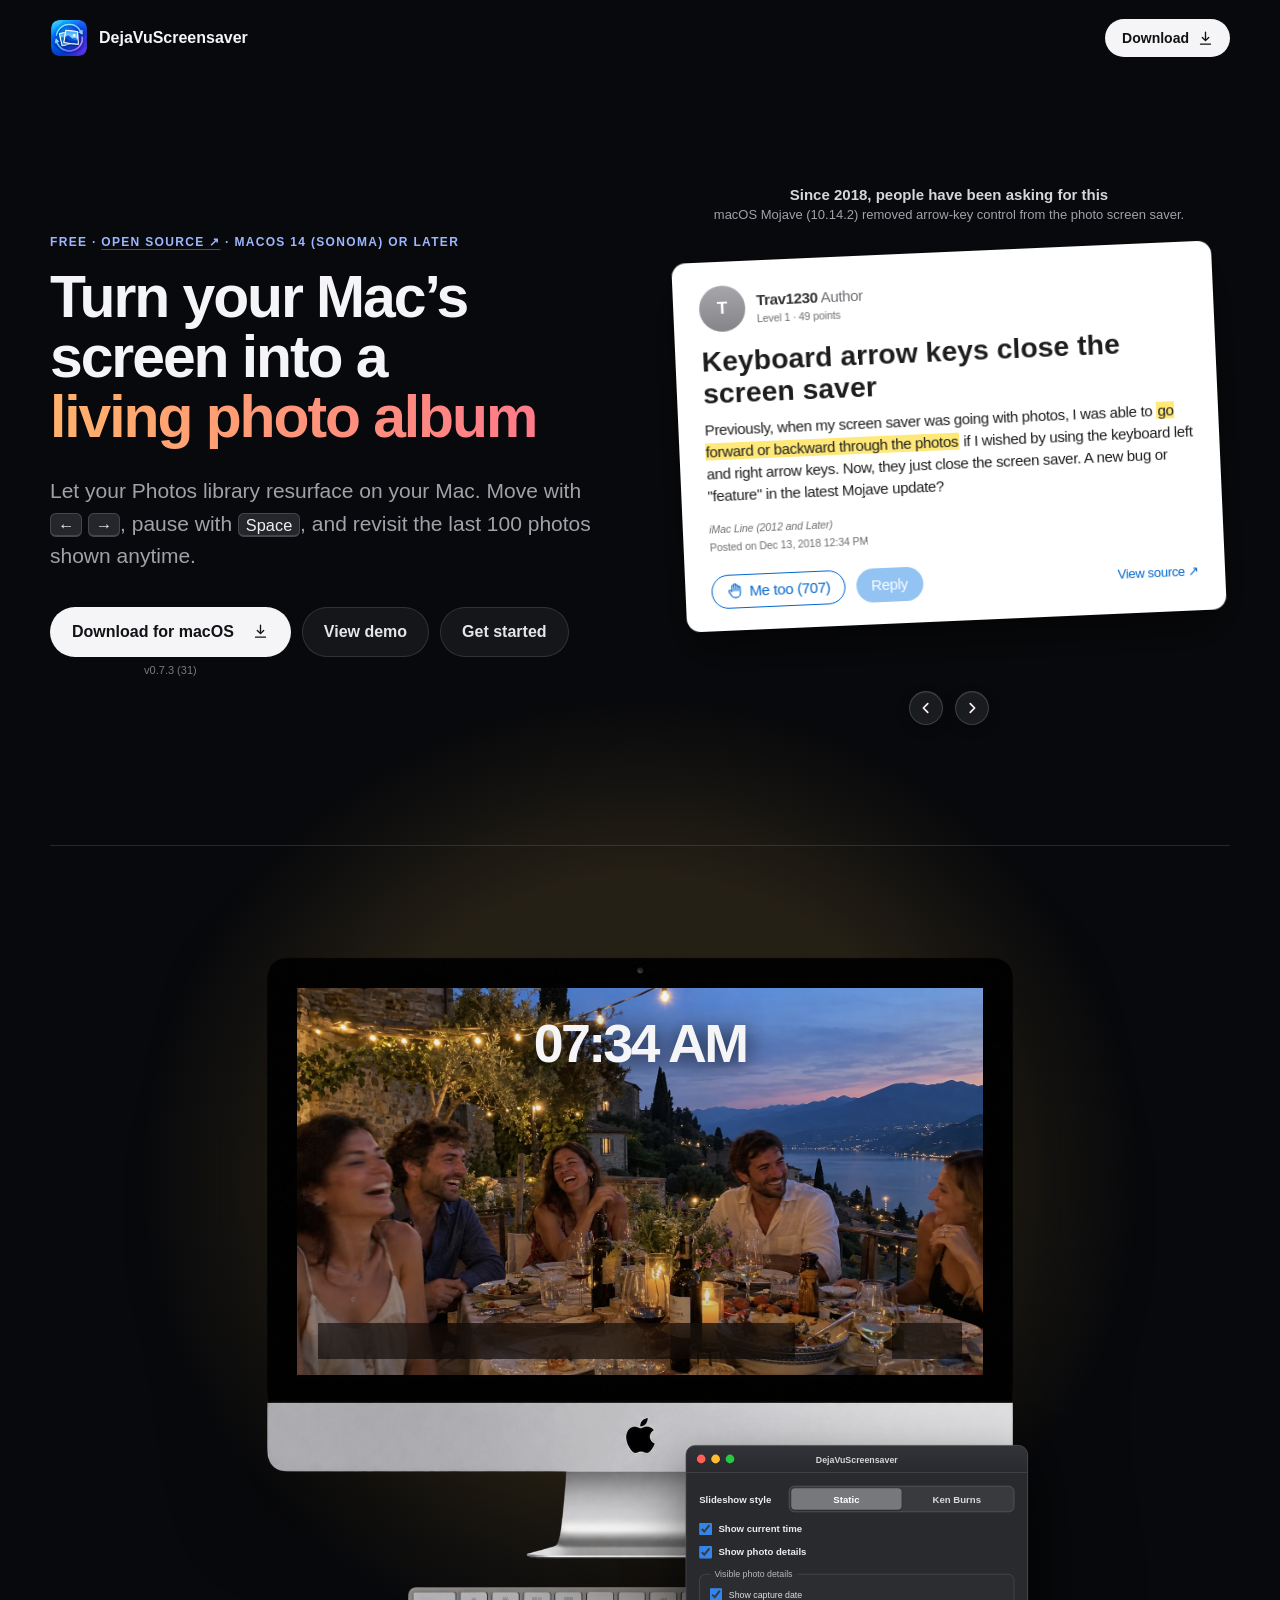
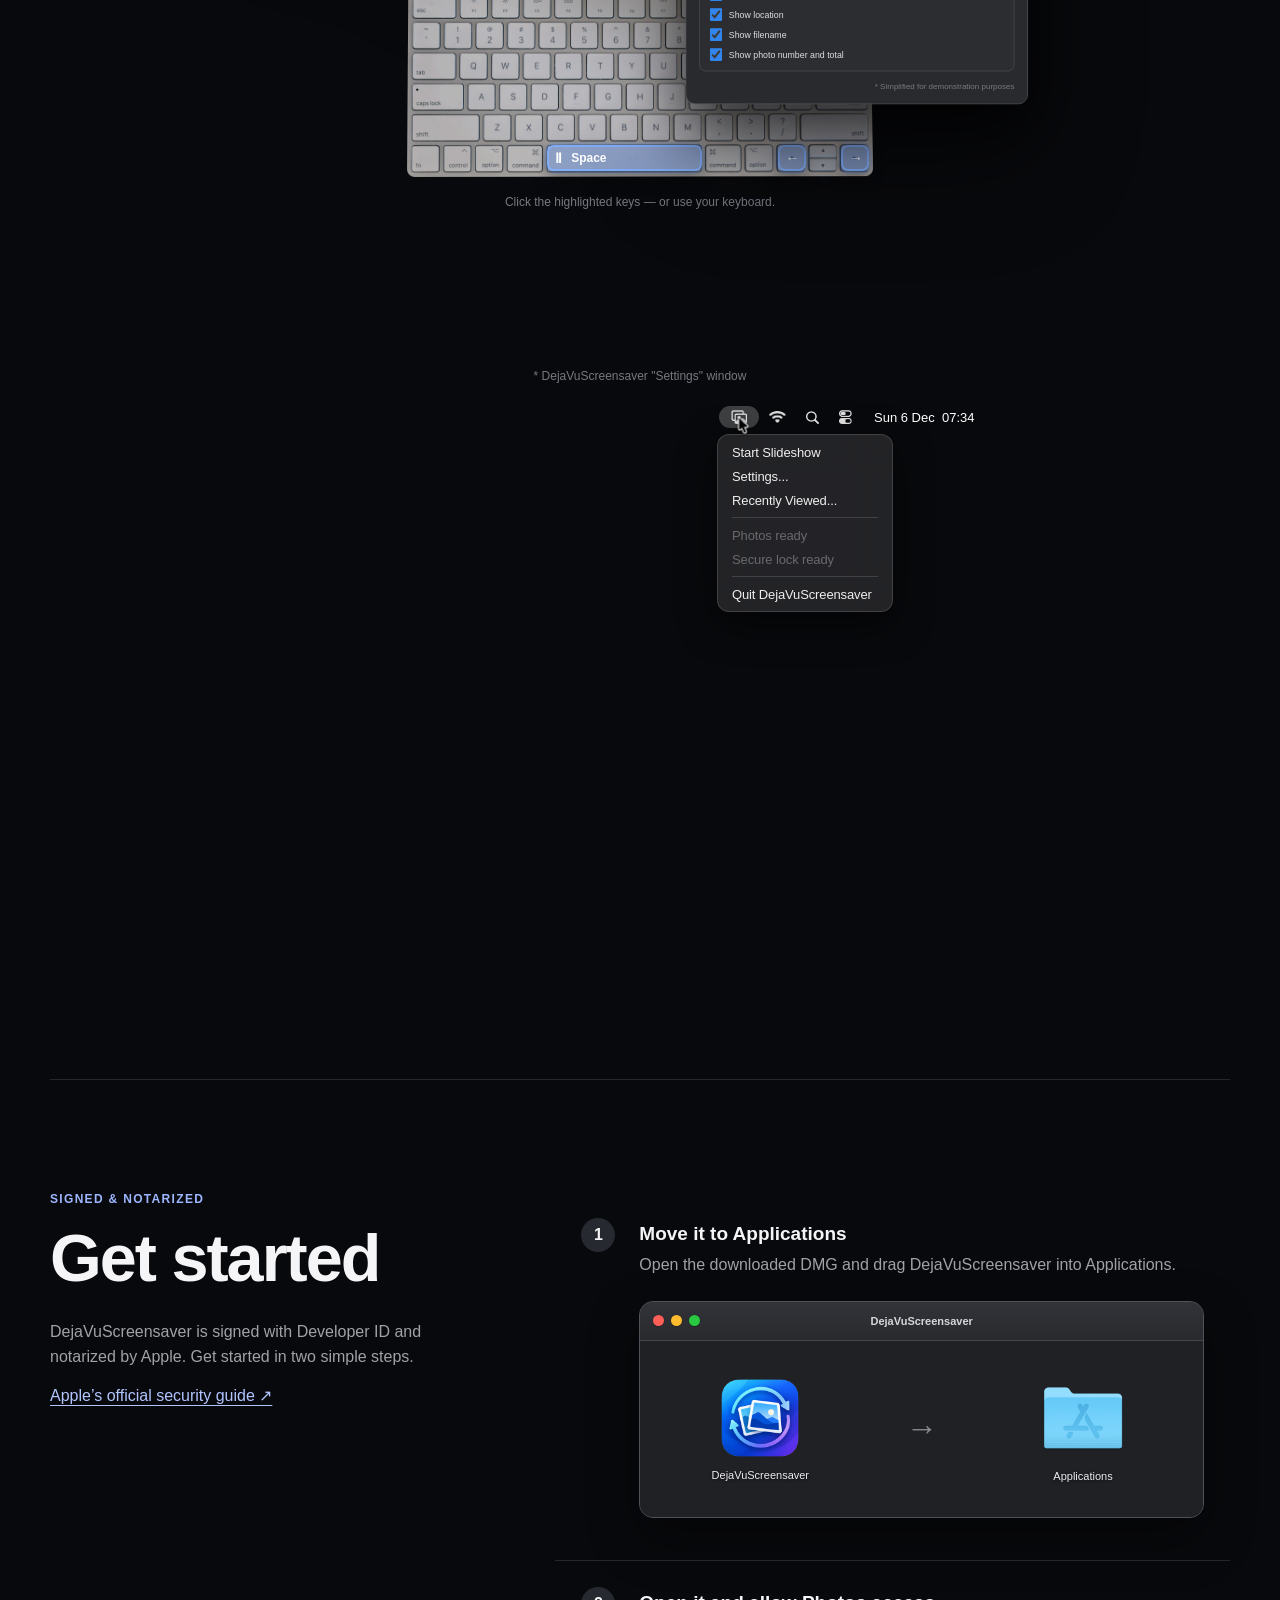
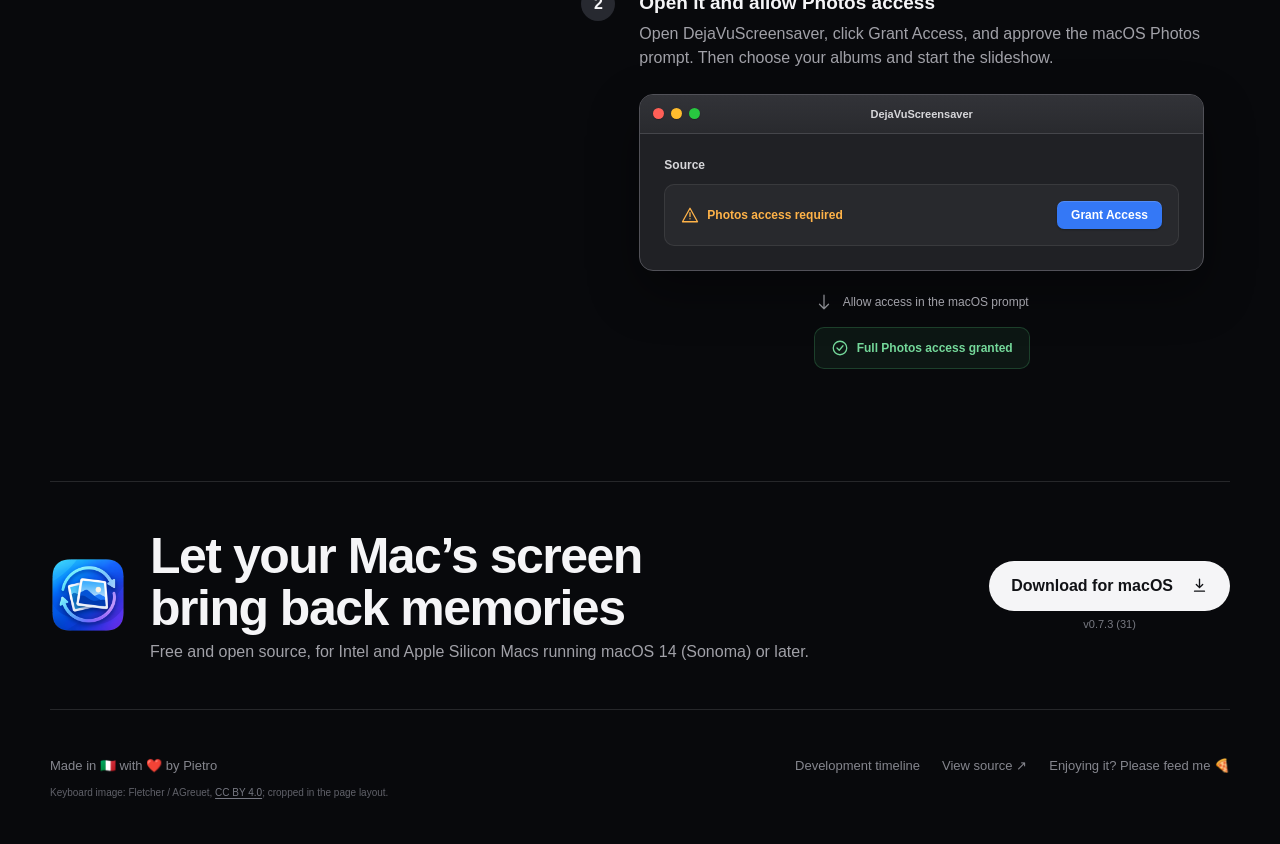
==== index.html @ b0cbb71b "Include Sonoma name in macOS 14 requirements" ====
<!doctype html>
<html lang="en">
<head>
  <meta charset="utf-8">
  <meta name="viewport" content="width=device-width, initial-scale=1">
  <meta http-equiv="Content-Security-Policy" content="default-src 'self'; script-src 'self'; style-src 'self' 'unsafe-inline'; img-src 'self' data:; media-src 'self'; connect-src 'self' https://api.github.com; object-src 'none'; base-uri 'none'; form-action 'none'">
  <meta name="description" content="DejaVuScreensaver turns your Mac Photos library into a private, customizable slideshow.">
  <meta name="theme-color" content="#08090c">
  <title>DejaVuScreensaver — Turn your Mac’s screen into a living photo album</title>
  <link rel="icon" href="assets/app-icon.png">
  <link rel="stylesheet" href="styles.css?v=20261023c">
</head>
<body>
  <header class="nav shell">
    <a class="brand" href="#top" aria-label="DejaVuScreensaver home">
      <img src="assets/app-icon.png" alt="" width="38" height="38">
      <span>DejaVuScreensaver</span>
    </a>
    <nav aria-label="Primary navigation">
      <a class="nav-download" href="https://github.com/DejaVuScreensaver/DejaVuScreensaver/releases/latest/download/DejaVuScreensaver.dmg" target="_blank" rel="noopener noreferrer">
        <span>Download</span>
        <svg viewBox="0 0 24 24" aria-hidden="true"><path d="M12 3v12m0 0 4.5-4.5M12 15l-4.5-4.5M5 20h14"/></svg>
      </a>
    </nav>
  </header>

  <main id="top">
    <section class="hero shell" aria-labelledby="intro-title">
      <div class="hero-copy">
        <p class="eyebrow">Free · <a href="https://github.com/DejaVuScreensaver/DejaVuScreensaver" target="_blank" rel="noopener noreferrer">Open Source<span aria-hidden="true"> ↗</span></a> · macOS 14 (Sonoma) or later</p>
        <h1 id="intro-title">Turn your Mac’s screen into&nbsp;a <span class="hero-phrase"><span>living</span> <span>photo</span> <span>album</span></span></h1>
        <p class="lede">Let your Photos library resurface on your Mac. Move with <kbd>←</kbd> <kbd>→</kbd>, pause with <kbd>Space</kbd>, and revisit the last 100 photos shown anytime.</p>
        <div class="actions">
          <div class="download-action">
            <a class="button primary" href="https://github.com/DejaVuScreensaver/DejaVuScreensaver/releases/latest/download/DejaVuScreensaver.dmg" target="_blank" rel="noopener noreferrer">Download for macOS <svg viewBox="0 0 24 24" aria-hidden="true"><path d="M12 3v12m0 0 4.5-4.5M12 15l-4.5-4.5M5 20h14"/></svg></a>
            <small><span class="release-version">v0.7.3 (31)</span><span class="dl-count" hidden> · <b>0</b> downloads</span></small>
          </div>
          <a class="button secondary" href="#demo">View demo</a>
          <a class="button secondary" href="#install">Get started</a>
        </div>
      </div>
      <div class="hero-posts">
        <p class="hero-posts-title">Since 2018, people have been asking for this</p>
        <p class="hero-posts-sub">macOS Mojave (10.14.2) removed arrow-key control from the photo screen saver.</p>
        <div class="post-pile" aria-label="Apple Community posts asking for the arrow keys back">
          <a class="post" href="https://discussions.apple.com/thread/250019963" target="_blank" rel="noopener noreferrer">
            <span class="post-author"><span class="post-avatar" aria-hidden="true">T</span><span><b>Trav1230</b> <span class="post-muted">Author</span><small>Level 1 · 49 points</small></span></span>
            <strong class="post-title">Keyboard arrow keys close the screen saver</strong>
            <span class="post-body">Previously, when my screen saver was going with photos, I was able to <mark>go forward or backward through the photos</mark> if I wished by using the keyboard left and right arrow keys. Now, they just close the screen saver. A new bug or "feature" in the latest Mojave update?</span>
            <small class="post-sig">iMac Line (2012 and Later)</small>
            <small class="post-time">Posted on Dec 13, 2018 12:34 PM</small>
            <span class="post-actions"><span class="post-metoo"><svg viewBox="0 0 24 24" aria-hidden="true"><path d="M8 13V5.5a1.5 1.5 0 0 1 3 0V12M11 5.5v-2a1.5 1.5 0 0 1 3 0V12M14 5.5a1.5 1.5 0 0 1 3 0V12M17 7.5a1.5 1.5 0 0 1 3 0V16a6 6 0 0 1-6 6h-2 .2a6 6 0 0 1-5-2.7l-.2-.3c-.3-.5-1.4-2.4-3.3-5.7a1.5 1.5 0 0 1 .5-2 1.9 1.9 0 0 1 2.3.3L8 13"/></svg> Me too (707)</span><span class="post-reply" aria-hidden="true">Reply</span><span class="post-source">View source ↗</span></span>
          </a>
          <a class="post" href="https://discussions.apple.com/thread/250025234" target="_blank" rel="noopener noreferrer">
            <span class="post-author"><span class="post-avatar" aria-hidden="true">P</span><span><b>pc2macuser</b> <span class="post-muted">Author</span><small>Level 1 · 5 points</small></span></span>
            <strong class="post-title">Mojave 10.14.2 - Slideshow arrow keys no longer working in photos screensavers</strong>
            <span class="post-body">I've updated to Mojave 10.14.2 a few days ago, and the photo screensaver which I've always used no longer allows you to use the back or forward arrow keys to shuffle through the photos you've already seen.  Real bummer. … sometimes a "long-lost" photo will show up and <mark>I'll want to arrow back to see it</mark>.   Loved this feature...</span>
            <small class="post-sig">Mac mini 2018 or later</small>
            <small class="post-time">Posted on Dec 16, 2018 6:21 AM</small>
            <span class="post-actions"><span class="post-metoo"><svg viewBox="0 0 24 24" aria-hidden="true"><path d="M8 13V5.5a1.5 1.5 0 0 1 3 0V12M11 5.5v-2a1.5 1.5 0 0 1 3 0V12M14 5.5a1.5 1.5 0 0 1 3 0V12M17 7.5a1.5 1.5 0 0 1 3 0V16a6 6 0 0 1-6 6h-2 .2a6 6 0 0 1-5-2.7l-.2-.3c-.3-.5-1.4-2.4-3.3-5.7a1.5 1.5 0 0 1 .5-2 1.9 1.9 0 0 1 2.3.3L8 13"/></svg> Me too (23)</span><span class="post-reply" aria-hidden="true">Reply</span><span class="post-source">View source ↗</span></span>
          </a>
          <a class="post" href="https://discussions.apple.com/thread/250030225" target="_blank" rel="noopener noreferrer">
            <span class="post-author"><span class="post-avatar" aria-hidden="true">A</span><span><b>andrewfromsalt lake city</b> <span class="post-muted">Author</span><small>Level 1 · 11 points</small></span></span>
            <strong class="post-title">mojave phot screensaver control</strong>
            <span class="post-body">I have had a photo slideshow set as my screen saver for a long time. … Previously, I could use the left and right arrow keys to go forward and backward in the slide show without waking the computer--a useful feature as in screensaver mode my computer served for a time as a digital frame.  <mark>That function seems to be lost in the latest update.</mark></span>
            <small class="post-sig">iMac Pro</small>
            <small class="post-time">Posted on Dec 18, 2018 5:40 PM</small>
            <span class="post-actions"><span class="post-metoo"><svg viewBox="0 0 24 24" aria-hidden="true"><path d="M8 13V5.5a1.5 1.5 0 0 1 3 0V12M11 5.5v-2a1.5 1.5 0 0 1 3 0V12M14 5.5a1.5 1.5 0 0 1 3 0V12M17 7.5a1.5 1.5 0 0 1 3 0V16a6 6 0 0 1-6 6h-2 .2a6 6 0 0 1-5-2.7l-.2-.3c-.3-.5-1.4-2.4-3.3-5.7a1.5 1.5 0 0 1 .5-2 1.9 1.9 0 0 1 2.3.3L8 13"/></svg> Me too (39)</span><span class="post-reply" aria-hidden="true">Reply</span><span class="post-source">View source ↗</span></span>
          </a>
          <a class="post" href="https://discussions.apple.com/thread/250058884" target="_blank" rel="noopener noreferrer">
            <span class="post-author"><span class="post-avatar" aria-hidden="true">K</span><span><b>kforbesrolfsen</b> <span class="post-muted">Author</span><small>Level 1 · 29 points</small></span></span>
            <strong class="post-title">Screensaver in Mojave</strong>
            <span class="post-body">Before updating to Mojave on my MacBook Pro 13-inch 2017, <mark>i could scroll through the pictures shown in Screensaver with the arrows</mark>. If I hit an arrow now the only thing happening is that the Login pops up. … Does anyone know how I can get back the possibility to scroll forth and back in the pictures?</span>
            <small class="post-sig">Macbook (2016 or later)</small>
            <small class="post-time">Posted on Jan 2, 2019 5:41 AM</small>
            <span class="post-actions"><span class="post-metoo"><svg viewBox="0 0 24 24" aria-hidden="true"><path d="M8 13V5.5a1.5 1.5 0 0 1 3 0V12M11 5.5v-2a1.5 1.5 0 0 1 3 0V12M14 5.5a1.5 1.5 0 0 1 3 0V12M17 7.5a1.5 1.5 0 0 1 3 0V16a6 6 0 0 1-6 6h-2 .2a6 6 0 0 1-5-2.7l-.2-.3c-.3-.5-1.4-2.4-3.3-5.7a1.5 1.5 0 0 1 .5-2 1.9 1.9 0 0 1 2.3.3L8 13"/></svg> Me too (66)</span><span class="post-reply" aria-hidden="true">Reply</span><span class="post-source">View source ↗</span></span>
          </a>
          <a class="post" href="https://discussions.apple.com/thread/251033738" target="_blank" rel="noopener noreferrer">
            <span class="post-author"><span class="post-avatar" aria-hidden="true">W</span><span><b>wool4ever</b> <span class="post-muted">Author</span><small>Level 1 · 8 points</small></span></span>
            <strong class="post-title">screen saver advancement/review with arrow keys</strong>
            <span class="post-body">Our new computer with Catalina OS does not let us advance/review our photos using the arrow keys when the screen saver is running.  Our family loved this feature as it started conversations and memories about our lives together.  The arrow keys let us pause to look at a specific picture or go back and review one.  <mark>Please put it back on your to do list.</mark></span>
            <small class="post-time">Posted on Jan 12, 2020 11:56 AM</small>
            <span class="post-actions"><span class="post-metoo"><svg viewBox="0 0 24 24" aria-hidden="true"><path d="M8 13V5.5a1.5 1.5 0 0 1 3 0V12M11 5.5v-2a1.5 1.5 0 0 1 3 0V12M14 5.5a1.5 1.5 0 0 1 3 0V12M17 7.5a1.5 1.5 0 0 1 3 0V16a6 6 0 0 1-6 6h-2 .2a6 6 0 0 1-5-2.7l-.2-.3c-.3-.5-1.4-2.4-3.3-5.7a1.5 1.5 0 0 1 .5-2 1.9 1.9 0 0 1 2.3.3L8 13"/></svg> Me too</span><span class="post-reply" aria-hidden="true">Reply</span><span class="post-source">View source ↗</span></span>
          </a>
          <a class="post" href="https://discussions.apple.com/thread/252788988" target="_blank" rel="noopener noreferrer">
            <span class="post-author"><span class="post-avatar" aria-hidden="true">J</span><span><b>JamesJamesMorrisonMorrison</b> <span class="post-muted">Author</span><small>Level 1 · 5 points</small></span></span>
            <strong class="post-title">Scrolling through screen saver photos in Big Sur 11.3.1 ?</strong>
            <span class="post-body">In past versions of iOS it was possible to <mark>scroll forward and back using arrow buttons</mark> during photo screensaver. This isn’t working in BigSur11.3.1 Can this function be enabled?</span>
            <small class="post-sig">Mac mini 2018 or later</small>
            <small class="post-time">Posted on May 21, 2021 9:00 AM</small>
            <span class="post-actions"><span class="post-metoo"><svg viewBox="0 0 24 24" aria-hidden="true"><path d="M8 13V5.5a1.5 1.5 0 0 1 3 0V12M11 5.5v-2a1.5 1.5 0 0 1 3 0V12M14 5.5a1.5 1.5 0 0 1 3 0V12M17 7.5a1.5 1.5 0 0 1 3 0V16a6 6 0 0 1-6 6h-2 .2a6 6 0 0 1-5-2.7l-.2-.3c-.3-.5-1.4-2.4-3.3-5.7a1.5 1.5 0 0 1 .5-2 1.9 1.9 0 0 1 2.3.3L8 13"/></svg> Me too (24)</span><span class="post-reply" aria-hidden="true">Reply</span><span class="post-source">View source ↗</span></span>
          </a>
          <a class="post" href="https://discussions.apple.com/thread/254291369" target="_blank" rel="noopener noreferrer">
            <span class="post-author"><span class="post-avatar" aria-hidden="true">T</span><span><b>Tatetastic</b> <span class="post-muted">Author</span><small>Level 1 · 5 points</small></span></span>
            <strong class="post-title">Manually advancing photo screensaver?</strong>
            <span class="post-body">I connect this mini to my living room TV and during the holidays, i put on the photo screensaver filled with all family memories … EXCEPT: when people are sitting down, <mark>someone misses a picture and wants to see it again</mark>. On my old Mac Mini (mid 2011 running 10.13.6) i could use the left/right arrow keys to rewind/fastforward the photos. Now using those arrows wakes the computer from the screensaver.</span>
            <small class="post-sig">Mac mini, macOS 12.1</small>
            <small class="post-time">Posted on Oct 16, 2022 9:08 AM</small>
            <span class="post-actions"><span class="post-metoo"><svg viewBox="0 0 24 24" aria-hidden="true"><path d="M8 13V5.5a1.5 1.5 0 0 1 3 0V12M11 5.5v-2a1.5 1.5 0 0 1 3 0V12M14 5.5a1.5 1.5 0 0 1 3 0V12M17 7.5a1.5 1.5 0 0 1 3 0V16a6 6 0 0 1-6 6h-2 .2a6 6 0 0 1-5-2.7l-.2-.3c-.3-.5-1.4-2.4-3.3-5.7a1.5 1.5 0 0 1 .5-2 1.9 1.9 0 0 1 2.3.3L8 13"/></svg> Me too (32)</span><span class="post-reply" aria-hidden="true">Reply</span><span class="post-source">View source ↗</span></span>
          </a>
        </div>
        <div class="pile-nav">
          <button class="pile-btn" type="button" data-pile="-1" aria-label="Previous post"><svg viewBox="0 0 16 16" aria-hidden="true"><path d="M10 3 5 8l5 5"/></svg></button>
          <button class="pile-btn" type="button" data-pile="1" aria-label="Next post"><svg viewBox="0 0 16 16" aria-hidden="true"><path d="m6 3 5 5-5 5"/></svg></button>
        </div>
      </div>
    </section>

    <section class="demo-section shell" id="demo" aria-label="Interactive slideshow demo">

      <div class="imac" aria-label="Interactive DejaVuScreensaver preview on an iMac">
        <img class="imac-photo" src="assets/imac-front.png?v=2" alt="Straight-on front view of a silver iMac">
        <div class="demo-frame" id="demo-frame">
          <div class="slide slide-one active" aria-hidden="false"></div>
          <div class="slide slide-two" aria-hidden="true"></div>
          <div class="slide slide-three" aria-hidden="true"></div>
          <time class="demo-time" id="demo-time">20:41</time>
          <div class="demo-meta" aria-live="polite">
            <span data-detail="date" id="demo-date">August 16, 2025 at 8:41 PM</span>
            <span data-detail="location" id="demo-location">Lake Como, Italy</span>
            <span data-detail="filename" id="demo-filename">IMG_1842.HEIC</span>
          </div>
          <div class="demo-count" data-detail="count"><span>▶</span> <span id="demo-count">1 / 3</span></div>
        </div>

        <div class="demo-settings-overlay">
          <div class="demo-settings-window" aria-label="Simplified interactive slideshow controls" aria-describedby="demo-simplified-note">
            <div class="window-bar">
              <div class="traffic-lights" aria-hidden="true"><span></span><span></span><span></span></div>
              <b>DejaVuScreensaver</b>
            </div>
            <div class="demo-settings-body">
              <div class="setting-row">
                <span>Slideshow style</span>
                <div class="segmented-control">
                  <button class="active" data-action="static" type="button">Static</button>
                  <button data-action="ken-burns" type="button">Ken Burns</button>
                </div>
              </div>
              <label class="setting-check"><input type="checkbox" data-action="time" checked> Show current time</label>
              <label class="setting-check"><input type="checkbox" data-action="details" checked aria-expanded="true"> Show photo details</label>
              <fieldset class="detail-options" id="detail-options">
                <legend>Visible photo details</legend>
                <label><input type="checkbox" data-detail-toggle="date" checked> Show capture date</label>
                <label><input type="checkbox" data-detail-toggle="location" checked> Show location</label>
                <label><input type="checkbox" data-detail-toggle="filename" checked> Show filename</label>
                <label><input type="checkbox" data-detail-toggle="count" checked> Show photo number and total</label>
              </fieldset>
              <p class="demo-simplified-note" id="demo-simplified-note">* Simplified for demonstration purposes</p>
            </div>
          </div>
        </div>
      </div>

      <p class="mobile-notice">Visit on a bigger screen to interact</p>

      <div class="demo-toolbar" aria-label="Interactive slideshow demo">
        <div class="keyboard-controls">
          <div class="keyboard" aria-label="Mac keyboard slideshow controls">
            <img src="assets/magic-keyboard.png" alt="Apple Magic Keyboard">
            <button class="keyboard-key key-space" data-action="pause" type="button" aria-label="Pause slideshow with Space"><span class="pause-symbol">Ⅱ</span><span class="play-symbol" hidden>▶</span><span class="space-label">Space</span></button>
            <button class="keyboard-key key-left" data-action="previous" type="button" aria-label="Previous photo with Left Arrow">←</button>
            <button class="keyboard-key key-right" data-action="next" type="button" aria-label="Next photo with Right Arrow">→</button>
          </div>
          <p>Click the highlighted keys — or use your keyboard.</p>
        </div>
      </div>

      <figure class="real-settings">
        <figcaption>* DejaVuScreensaver "Settings" window</figcaption>
        <div class="settings-reveal">
          <div class="mac-menubar" aria-hidden="true">
            <span class="mb-app">
              <img src="assets/mb-dejavu.png" alt="" style="width: 16.5px">
              <span class="mb-menu">
                <span data-item="start">Start Slideshow</span>
                <span data-item="settings">Settings...</span>
                <span>Recently Viewed...</span>
                <i></i>
                <span class="is-disabled">Photos ready</span>
                <span class="is-disabled">Secure lock ready</span>
                <i></i>
                <span>Quit DejaVuScreensaver</span>
              </span>
            </span>
            <img src="assets/mb-wifi.png" alt="" style="width: 17px">
            <img src="assets/mb-search.png" alt="" style="width: 12.5px">
            <img src="assets/mb-control.png" alt="" style="width: 13.5px">
            <time class="mb-clock" id="mb-clock">Tue 13 Oct&nbsp; 01:40</time>
          </div>
          <img class="mb-cursor" src="assets/mb-cursor.png" alt="" aria-hidden="true">
          <div class="real-settings-window">
            <video src="assets/settings-window.mp4?v=3" poster="assets/settings-window-poster.jpg?v=3" width="1362" height="1046" muted loop playsinline preload="auto" aria-label="Tour of the DejaVuScreensaver settings window: Photos, Playback, Automatic Start, and Lock &amp; Exit"></video>
          </div>
        </div>
      </figure>
    </section>

    <section class="install shell" id="install" aria-labelledby="install-title">
      <div class="install-copy">
        <p class="eyebrow">Signed &amp; notarized</p>
        <h2 id="install-title">Get started</h2>
        <p>DejaVuScreensaver is signed with Developer ID and notarized by Apple. Get started in two simple steps.</p>
        <a class="text-link" href="https://support.apple.com/102445">Apple’s official security guide ↗</a>
        <button class="button secondary install-toggle" type="button" aria-expanded="true" aria-controls="install-steps">Hide steps</button>
      </div>

      <ol class="install-steps" id="install-steps">
        <li>
          <span class="step-number">1</span>
          <div class="step-copy">
            <strong>Move it to Applications</strong>
            <p>Open the downloaded DMG and drag DejaVuScreensaver into Applications.</p>
          </div>
          <div class="finder-window" aria-hidden="true">
            <div class="window-bar"><div class="traffic-lights"><span></span><span></span><span></span></div><b>DejaVuScreensaver</b></div>
            <div class="finder-content">
              <div class="finder-item"><img src="assets/app-icon.png" alt=""><small>DejaVuScreensaver</small></div>
              <b class="drag-arrow">→</b>
              <div class="finder-item"><img class="applications-folder" src="assets/applications-folder.png" alt=""><small>Applications</small></div>
            </div>
          </div>
        </li>
        <li>
          <span class="step-number">2</span>
          <div class="step-copy">
            <strong>Open it and allow Photos access</strong>
            <p>Open DejaVuScreensaver, click Grant Access, and approve the macOS Photos prompt. Then choose your albums and start the slideshow.</p>
          </div>
          <div class="photos-access-flow" aria-hidden="true">
            <div class="photos-access-window">
              <div class="window-bar"><div class="traffic-lights"><span></span><span></span><span></span></div><b>DejaVuScreensaver</b></div>
              <div class="photos-access-content">
                <span class="photos-source-label">Source</span>
                <div class="photos-access-row">
                  <span class="photos-access-required"><svg viewBox="0 0 24 24"><path d="m12 3 10 18H2Z"/><path d="M12 9v5m0 3v.1"/></svg>Photos access required</span>
                  <span class="grant-access-button">Grant Access</span>
                </div>
              </div>
            </div>
            <div class="photos-approval-hint"><svg viewBox="0 0 24 24"><path d="M12 3v18m-6-6 6 6 6-6"/></svg><span>Allow access in the macOS prompt</span></div>
            <div class="photos-access-granted"><svg viewBox="0 0 24 24"><circle cx="12" cy="12" r="9"/><path d="m8 12 3 3 5-6"/></svg>Full Photos access granted</div>
          </div>
        </li>
      </ol>
    </section>

    <section class="final-cta shell" aria-labelledby="final-cta-title">
      <img src="assets/app-icon.png" alt="" width="76" height="76">
      <div>
        <h2 id="final-cta-title">Let your Mac’s screen bring back memories</h2>
        <p>Free and open source, for Intel and Apple Silicon Macs running macOS 14 (Sonoma) or later.</p>
      </div>
      <div class="download-action">
        <a class="button primary" href="https://github.com/DejaVuScreensaver/DejaVuScreensaver/releases/latest/download/DejaVuScreensaver.dmg" target="_blank" rel="noopener noreferrer">Download for macOS <svg viewBox="0 0 24 24" aria-hidden="true"><path d="M12 3v12m0 0 4.5-4.5M12 15l-4.5-4.5M5 20h14"/></svg></a>
        <small><span class="release-version">v0.7.3 (31)</span><span class="dl-count" hidden> · <b>0</b> downloads</span></small>
      </div>
    </section>
  </main>

  <footer class="shell">
    <span>Made in 🇮🇹 with ❤️ by <a href="https://www.linkedin.com/in/pietro-michelini-dev/" target="_blank" rel="noopener noreferrer">Pietro</a></span>
    <div>
      <a href="development-timeline.html">Development timeline</a>
      <a href="https://github.com/DejaVuScreensaver/DejaVuScreensaver" target="_blank" rel="noopener noreferrer">View source ↗</a>
      <a href="https://ko-fi.com/feedpippopizza">Enjoying it? Please feed me 🍕</a>
    </div>
  </footer>

  <p class="asset-credit shell">Keyboard image: Fletcher / AGreuet, <a href="https://commons.wikimedia.org/wiki/File:Apple_Magic_Keyboard_-_US_remix_transparent.png">CC BY 4.0</a>; cropped in the page layout.</p>

  <script src="script.js?v=20261023"></script>
</body>
</html>
---- styles.css ----
:root {
  color-scheme: dark;
  --bg: #08090c;
  --surface: #121318;
  --surface-2: #1a1b21;
  --line: rgba(255, 255, 255, .12);
  --text: #f5f5f7;
  --muted: #a1a1a8;
  --blue: #78a2ff;
  --max: 1180px;
}

* { box-sizing: border-box; }
html { scroll-behavior: smooth; }
body {
  margin: 0;
  background: var(--bg);
  color: var(--text);
  font-family: -apple-system, BlinkMacSystemFont, "SF Pro Text", "Helvetica Neue", Helvetica, Arial, sans-serif;
  -webkit-font-smoothing: antialiased;
}
a { color: inherit; }
button, a { -webkit-tap-highlight-color: transparent; }
.shell { width: min(calc(100% - 48px), var(--max)); margin-inline: auto; }

.nav { height: 76px; display: flex; align-items: center; justify-content: space-between; }
.brand { display: flex; align-items: center; gap: 11px; text-decoration: none; font-weight: 680; }
.brand img { border-radius: 10px; }
.nav nav { display: flex; align-items: center; gap: 26px; }
.nav nav a { color: var(--muted); text-decoration: none; font-size: 14px; }
.nav nav a:hover { color: var(--text); }
.nav-download { display: inline-flex; align-items: center; gap: 8px; }
.nav nav .nav-download { min-height: 38px; padding: 0 16px 0 17px; border-radius: 999px; background: var(--text); color: #111216; font-weight: 650; }
.nav nav .nav-download:hover { background: #fff; color: #111216; }
.nav-download svg, .button svg { width: 17px; height: 17px; flex: 0 0 auto; display: block; fill: none; stroke: currentColor; stroke-width: 1.9; stroke-linecap: round; stroke-linejoin: round; }

.hero { min-height: 650px; padding: 110px 0 120px; display: grid; grid-template-columns: minmax(0, 1fr) minmax(0, 1fr); gap: 56px; align-items: center; }
.hero-copy { max-width: 900px; }
.eyebrow { margin: 0 0 18px; color: #9cb7ff; font-size: 12px; font-weight: 720; letter-spacing: .11em; text-transform: uppercase; }
.eyebrow a { color: inherit; text-decoration: underline; text-decoration-color: rgba(156,183,255,.4); text-underline-offset: 3px; }
.eyebrow a:hover { color: #c3d3ff; text-decoration-color: currentColor; }
h1, h2, h3, p { margin-top: 0; }
.hero h1 { max-width: 860px; margin-bottom: 28px; font-family: -apple-system, BlinkMacSystemFont, "SF Pro Display", "Helvetica Neue", Helvetica, Arial, sans-serif; font-size: clamp(44px, 4.6vw, 66px); font-weight: 700; line-height: 1.02; letter-spacing: -.035em; }
.hero-phrase { display: block; }
.hero-phrase span { display: inline-block; padding-bottom: .1em; margin-bottom: -.1em; -webkit-background-clip: text; background-clip: text; color: transparent; animation: wordIn 2.7s cubic-bezier(.2, .7, .2, 1) both; }
.hero-phrase span:nth-child(1) { background-image: linear-gradient(90deg, #ffb36b, #ffa073); animation-delay: .75s; }
.hero-phrase span:nth-child(2) { background-image: linear-gradient(90deg, #ffa073, #ff8d7e); animation-delay: 1.35s; }
.hero-phrase span:nth-child(3) { background-image: linear-gradient(90deg, #ff8d7e, #ff7a8a); animation-delay: 1.95s; }
@keyframes wordIn { from { opacity: 0; transform: translateY(.4em); filter: blur(10px); } to { opacity: 1; transform: none; filter: blur(0); } }
/* Hero, right column: Apple Community posts, styled like the forum, dropped onto a pile one at a time (script.js). */
main { overflow-x: clip; }
.hero-posts { min-width: 0; }
.hero-posts-title { margin: 0 0 4px; color: #d6d6db; font-size: 15px; font-weight: 600; text-align: center; }
.hero-posts-sub { margin: 0 0 6px; color: var(--muted); font-size: 13px; text-align: center; }
.post-pile { position: relative; min-height: 460px; }
.post { position: absolute; top: 24px; left: 0; right: 0; max-width: 540px; margin: 0 auto; padding: 1.6em 1.75em 1.5em; display: block; border-radius: 14px; background: #fff; color: #1d1d1f; font: 400 15px/1.47 -apple-system, BlinkMacSystemFont, "SF Pro Text", "Helvetica Neue", Helvetica, Arial, sans-serif; letter-spacing: -.022em; text-decoration: none; box-shadow: 0 22px 48px rgba(0,0,0,.5), 0 2px 6px rgba(0,0,0,.3); opacity: 0; transition: transform .8s cubic-bezier(.2, .8, .2, 1), opacity .5s ease; }
.post:first-child { opacity: 1; }
.post-author { display: flex; align-items: center; gap: .75em; }
.post-avatar { flex: none; width: 2.65em; height: 2.65em; display: grid; place-items: center; border-radius: 50%; background: linear-gradient(#a6a6ab, #858589); color: #fff; font: 600 1.15em/1 ui-rounded, "SF Pro Rounded", -apple-system, BlinkMacSystemFont, "Helvetica Neue", Arial, sans-serif; letter-spacing: 0; }
.post-author b { color: #333; font-weight: 600; }
.post-muted { color: #6e6e73; }
.post-author small, .post-sig, .post-time { display: block; color: #6e6e73; font-size: .706em; letter-spacing: -.01em; line-height: 1.33; }
.post-title { display: block; margin: .5em 0 .35em; font: 600 1.88em/1.125 -apple-system, BlinkMacSystemFont, "SF Pro Display", "Helvetica Neue", Helvetica, Arial, sans-serif; letter-spacing: .004em; }
.post-body { display: block; margin-bottom: 1em; }
.post-sig { margin-bottom: .3em; font-style: italic; }
.post mark { padding: 0 .1em; background: linear-gradient(rgba(255, 214, 10, .55), rgba(255, 214, 10, .55)) no-repeat 0 0 / 0 100%; color: inherit; }
.post.is-top mark { background-size: 100% 100%; transition: background-size .9s ease .7s; }
.post-actions { display: flex; align-items: center; gap: .7em; margin-top: 1.4em; }
.post-metoo, .post-reply { padding: .47em .94em; border: 1px solid #0066cc; border-radius: 980px; color: #0066cc; line-height: 1.18; white-space: nowrap; }
.post-metoo svg { width: 1.1em; height: 1.1em; margin-right: .15em; vertical-align: -.15em; fill: none; stroke: currentColor; stroke-width: 1.6; stroke-linecap: round; stroke-linejoin: round; }
.post-reply { border-color: transparent; background: #0071e3; color: #fff; opacity: .42; }
.post-source { margin-left: auto; color: #0066cc; font-size: .87em; white-space: nowrap; }
.post:hover .post-source, .post:focus-visible .post-source { text-decoration: underline; }
.post:focus-visible { outline: 3px solid var(--blue); outline-offset: 4px; }
.pile-nav { display: flex; justify-content: center; gap: 12px; }
.pile-btn { width: 34px; height: 34px; display: grid; place-items: center; padding: 0; border: .5px solid rgba(255,255,255,.16); border-radius: 50%; background: rgba(255,255,255,.08); color: #f5f5f7; cursor: pointer; -webkit-backdrop-filter: blur(20px) saturate(1.8); backdrop-filter: blur(20px) saturate(1.8); box-shadow: inset 0 .5px 0 rgba(255,255,255,.12), 0 4px 12px rgba(0,0,0,.25); transition: background .15s ease, transform .15s ease; }
.pile-btn svg { width: 14px; height: 14px; fill: none; stroke: currentColor; stroke-width: 2; stroke-linecap: round; stroke-linejoin: round; }
.pile-btn:hover { background: rgba(255,255,255,.16); }
.pile-btn:active { background: rgba(255,255,255,.24); transform: scale(.92); transition-duration: .06s; }
.pile-btn:focus-visible { outline: 3px solid var(--blue); outline-offset: 2px; }
.lede { max-width: 730px; color: var(--muted); font-size: 21px; line-height: 1.55; }
kbd { padding: .1em .42em; border: 1px solid #44464d; border-bottom-width: 2px; border-radius: 6px; background: #24262c; color: #efeff1; font: inherit; font-size: .78em; }
.actions { display: flex; align-items: flex-start; flex-wrap: wrap; gap: 11px; margin-top: 34px; }
.download-action { display: grid; gap: 7px; }
.download-action small { color: #777981; font-size: 11px; text-align: center; }
.dl-count b { color: #c9cad0; font-weight: 600; font-variant-numeric: tabular-nums; }
.dl-count:not([hidden]) { animation: dlIn .6s ease both; }
@keyframes dlIn { from { opacity: 0; } to { opacity: 1; } }
.button { min-height: 50px; padding: 0 21px; border: 1px solid var(--line); border-radius: 999px; display: inline-flex; align-items: center; justify-content: center; gap: 18px; text-decoration: none; font-weight: 650; transition: transform .2s ease, background .2s ease; }
.button:hover { transform: translateY(-1px); }
.button.primary { background: var(--text); color: #111216; }
.button.secondary { gap: 10px; background: rgba(255,255,255,.055); color: #e6e6e8; }
.mobile-notice { display: none; }

.demo-section { --demo-fit: max(560px, (100svh - 101px) * .934); padding: 112px 0; border-top: 1px solid var(--line); }
.install { padding: 112px 0; border-top: 1px solid var(--line); }
.install h2 { margin-bottom: 0; font-family: -apple-system, BlinkMacSystemFont, "SF Pro Display", "Helvetica Neue", Helvetica, Arial, sans-serif; font-size: clamp(40px, 5.2vw, 67px); letter-spacing: -.03em; line-height: 1.05; }
.imac { --imac-w: min(92%, 1020px, var(--demo-fit)); position: relative; z-index: 4; width: var(--imac-w); margin: calc(var(--imac-w) * -.0973) auto 20px; filter: drop-shadow(0 38px 48px rgba(0,0,0,.42)); }
.imac::before { position: absolute; z-index: 0; top: -26%; bottom: -4%; left: 50%; width: min(134%, 100vw - 20px); transform: translateX(-50%); background: radial-gradient(closest-side, rgba(255, 204, 96, .12) 62%, rgba(255, 204, 96, .05) 82%, transparent); content: ""; pointer-events: none; }
.imac-photo { position: relative; z-index: 1; width: 100%; display: block; pointer-events: none; }
.demo-frame { position: absolute; z-index: 2; top: 13.8%; left: 4.1%; width: 91.8%; height: 51.8%; overflow: hidden; background: #000; }
.slide { position: absolute; inset: -2%; opacity: 0; background-size: cover; background-position: center; transition: opacity .7s ease; }
.slide.active { opacity: 1; }
.slide-one { background-image: linear-gradient(rgba(0,0,0,.03), rgba(0,0,0,.2)), url("assets/demo-dinner.jpg"); }
.slide-two { background-image: linear-gradient(rgba(0,0,0,.02), rgba(0,0,0,.19)), url("assets/demo-beach.jpg"); }
.slide-three { background-image: linear-gradient(rgba(0,0,0,.03), rgba(0,0,0,.2)), url("assets/demo-hike.jpg"); }
.demo-time { position: absolute; top: 6%; left: 50%; transform: translateX(-50%); font-size: clamp(30px, 4.2vw, 58px); font-weight: 600; letter-spacing: -.05em; text-shadow: 0 3px 22px rgba(0,0,0,.72); font-variant-numeric: tabular-nums; }
.demo-meta, .demo-count { position: absolute; bottom: 4%; padding: 10px 14px; border-radius: 999px; background: rgba(0,0,0,.55); backdrop-filter: blur(16px); font-size: clamp(11px, 1.15vw, 14px); }
.demo-meta { left: 3%; display: flex; gap: 8px 15px; flex-wrap: wrap; max-width: 70%; }
.demo-meta span + span::before { content: "·"; margin-right: 15px; color: #a8a8ad; }
.demo-count { right: 3%; }
.demo-frame.ken-burns .slide.active { animation: kenBurns 5s linear both; }
@keyframes kenBurns { from { transform: scale(1); } to { transform: scale(1.075) translate(1%, -1%); } }
/* Scales with the iMac (JS sets --panel-s, min .8) and moves up only if it would cover the arrow keys. */
.demo-settings-overlay { position: absolute; z-index: 4; top: min(78%, 110% - 327px * var(--panel-s, 1)); right: -2%; width: 428px; transform: scale(var(--panel-s, 1)); transform-origin: 100% 0; }
.demo-settings-window { overflow: hidden; border: 1px solid #55565b; border-radius: 12px; background: #292a2d; box-shadow: 0 28px 70px rgba(0,0,0,.58), 0 1px rgba(255,255,255,.1) inset; filter: none; }
.demo-settings-window .window-bar { height: 34px; }
.demo-settings-window .window-bar b { font-size: 11px; }
.demo-settings-body { padding: 16px; display: grid; gap: 13px; background: #292a2d; color: #ededf0; font-size: 12px; }
.setting-row { display: grid; grid-template-columns: 100px 1fr; align-items: center; gap: 12px; font-weight: 600; }
.segmented-control { padding: 2px; display: grid; grid-template-columns: 1fr 1fr; border: 1px solid #595a5f; border-radius: 7px; background: #393a3e; }
.segmented-control button { min-height: 27px; border: 0; border-radius: 5px; background: transparent; color: #d9d9dc; font: inherit; cursor: pointer; }
.segmented-control button.active { background: #77787c; color: white; box-shadow: 0 1px 2px rgba(0,0,0,.4); }
.setting-check { display: flex; align-items: center; gap: 8px; font-weight: 580; }
.setting-check input, .detail-options input { width: 16px; height: 16px; margin: 0; accent-color: #3285ed; }
.detail-options { margin: 0; padding: 12px; border: 1px solid #48494e; border-radius: 8px; display: grid; gap: 9px; background: rgba(255,255,255,.015); }
.detail-options legend { padding: 0 6px; color: #b7b7bc; font-size: 11px; }
.detail-options label { display: flex; align-items: center; gap: 8px; color: #dedee1; font-size: 11px; }
.demo-simplified-note { margin: 0; color: #777981; font-size: 10px; text-align: right; }
.demo-toolbar { position: relative; z-index: 3; width: min(54%, var(--demo-fit) * .625); margin: max(-88px, var(--demo-fit) * -.0863) auto 0; }
.space-label { margin-left: 7px; color: inherit; font-size: 12px; }
.keyboard-controls p { margin: 18px 0 0; color: #777981; font-size: 12px; text-align: center; }
.keyboard { position: relative; isolation: isolate; width: 100%; }
.keyboard img { width: 100%; display: block; filter: saturate(.72) brightness(.84); opacity: .9; }
.keyboard-key { position: absolute; z-index: 2; display: grid; place-items: center; border: 2px solid rgba(130,176,255,.92); border-radius: 7px; background: rgba(49,111,227,.3); color: white; font: 650 14px/1 -apple-system, BlinkMacSystemFont, sans-serif; cursor: pointer; box-shadow: 0 0 0 3px rgba(81,137,255,.18), 0 7px 16px rgba(0,0,0,.28); transition: background .18s ease, transform .18s ease, box-shadow .18s ease; }
.keyboard-key:hover, .keyboard-key:focus-visible { background: rgba(65,132,255,.58); box-shadow: 0 0 0 4px rgba(90,148,255,.28), 0 9px 20px rgba(0,0,0,.32); outline: none; }
.keyboard-key.active { background: rgba(255,255,255,.76); color: #0c1018; border-color: white; }
.keyboard-key:active, .keyboard-key.is-pressed { background: #fff; color: #0c1018; border-color: #fff; box-shadow: 0 0 0 4px rgba(255,255,255,.22), 0 0 22px rgba(255,255,255,.35); transform: translateY(2px); transition-duration: .06s; }
.key-space { left: 30.1%; top: 83.4%; width: 33.1%; height: 13.4%; display: flex; gap: 2px; }
.key-left { left: 79.5%; top: 83.4%; width: 6.05%; height: 13.4%; }
.key-right { left: 93.1%; top: 83.4%; width: 5.9%; height: 13.4%; }
.real-settings { width: min(100%, 681px); margin: 160px auto 0; }
.real-settings figcaption { margin-bottom: 20px; color: #777981; font-size: 12px; text-align: center; }
.real-settings-window { position: relative; border-radius: 13px; overflow: hidden; box-shadow: 0 22px 70px rgba(0,0,0,.55); }
.real-settings video { width: 100%; height: auto; display: block; }
.real-settings img { width: 100%; height: auto; display: block; }
.settings-reveal { position: relative; }
.mac-menubar { position: relative; z-index: 2; height: 29px; margin-bottom: 12px; display: flex; align-items: center; justify-content: flex-end; gap: 20px; padding-right: 6px; color: #fff; font: 500 13px/1 -apple-system, BlinkMacSystemFont, "SF Pro Text", "Helvetica Neue", sans-serif; }
.mac-menubar img { display: block; }
.mb-app { position: relative; display: grid; place-items: center; width: 40px; height: 22px; margin-right: -10px; border-radius: 999px; transition: background .08s; }
.mb-app.is-active { background: rgba(255,255,255,.22); }
.mb-clock { margin-left: 2px; white-space: pre; font-variant-numeric: tabular-nums; }
.mb-menu { position: absolute; top: 28px; left: -2px; width: 176px; padding: 5px; display: grid; border: 1px solid rgba(255,255,255,.14); border-radius: 12px; background: rgba(40,40,44,.86); -webkit-backdrop-filter: blur(24px) saturate(1.6); backdrop-filter: blur(24px) saturate(1.6); box-shadow: 0 12px 36px rgba(0,0,0,.55); font-weight: 400; letter-spacing: -.01em; opacity: 0; visibility: hidden; transition: opacity .12s, visibility .12s; }
.mb-app.is-open .mb-menu { opacity: 1; visibility: visible; }
.mb-app.is-closing .mb-menu { transition-duration: .25s; }
.mb-menu span { height: 24px; padding: 0 9px; display: flex; align-items: center; border-radius: 7px; color: rgba(255,255,255,.92); white-space: nowrap; }
.mb-menu span.is-hover { background: #2a62c9; color: #fff; }
.mb-menu .is-disabled { color: rgba(255,255,255,.32); }
.mb-menu i { height: 1px; margin: 5px 9px; background: rgba(255,255,255,.14); }
.mb-cursor { display: none; }
.settings-reveal.is-ready .mb-cursor { position: absolute; z-index: 3; top: 0; left: 0; display: block; width: 11px; height: 18px; filter: drop-shadow(0 1px 1.5px rgba(0,0,0,.45)); pointer-events: none; opacity: 0; transition: opacity .3s; }
.settings-reveal.is-playing .mb-cursor { opacity: 1; }
.settings-reveal.is-open .mb-cursor { opacity: 0; }
.settings-reveal.is-ready .real-settings-window { opacity: 0; transform: scale(.94); transform-origin: 50% 0; transition: opacity .3s ease, transform .45s cubic-bezier(.2, .8, .2, 1); }
.settings-reveal.is-open .real-settings-window { opacity: 1; transform: none; }
.install { display: grid; grid-template-columns: .78fr 1.22fr; gap: 74px; align-items: start; }
.install-copy { position: sticky; top: 40px; }
.install-toggle { display: none; }
.install-copy > p:not(.eyebrow) { margin-top: 25px; color: var(--muted); line-height: 1.6; }
.text-link { color: #b2c5ff; text-underline-offset: 4px; }
.install-steps { list-style: none; padding: 0; margin: 0; display: grid; gap: 16px; }
.install-steps li { min-height: 230px; padding: 26px; display: grid; grid-template-columns: 40px 1fr; gap: 16px 18px; border-top: 1px solid var(--line); }
.install-steps li:first-child { border-top: 0; }
.install-steps li:last-child { min-height: 0; padding-bottom: 0; }
.step-number { width: 34px; height: 34px; display: grid; place-items: center; border-radius: 50%; background: #272930; font-weight: 700; }
.step-copy strong { display: block; margin: 5px 0 8px; font-size: 19px; }
.step-copy p { margin-bottom: 0; color: var(--muted); line-height: 1.5; }
.finder-window, .settings-window, .security-panel, .warning-dialog { grid-column: 2; margin-top: 8px; border: 1px solid #515158; border-radius: 14px; overflow: hidden; background: #242529; box-shadow: 0 20px 50px rgba(0,0,0,.38), 0 1px rgba(255,255,255,.08) inset; }
.window-bar, .settings-toolbar { position: relative; height: 39px; display: grid; place-items: center; border-bottom: 1px solid #45464b; background: linear-gradient(#323338, #292a2e); }
.window-bar b { color: #d7d7da; font-size: 11px; font-weight: 560; }
.traffic-lights { position: absolute; left: 13px; display: flex; gap: 7px; }
.traffic-lights span { width: 11px; height: 11px; border-radius: 50%; background: #ff5f57; box-shadow: 0 .5px 1px rgba(0,0,0,.45); }
.traffic-lights span:nth-child(2) { background: #febc2e; }
.traffic-lights span:nth-child(3) { background: #28c840; }
.finder-content { min-height: 176px; padding: 25px 60px; display: flex; align-items: center; justify-content: space-between; background: #202125; }
.finder-item { min-width: 120px; display: grid; justify-items: center; gap: 10px; }
.finder-item img { width: 82px; height: 82px; object-fit: contain; }
.finder-item:first-child img { border-radius: 19px; }
.finder-item .applications-folder { width: 94px; height: 84px; border-radius: 0; }
.finder-item small { color: #ececef; font-size: 11px; text-shadow: 0 1px 3px rgba(0,0,0,.55); white-space: nowrap; }
.drag-arrow { color: #8a8b91; font-size: 32px; font-weight: 400; }
.settings-window { min-height: 275px; display: grid; grid-template: 39px 1fr / 37% 63%; background: #202125; }
.settings-toolbar { grid-column: 1 / -1; }
.settings-sidebar { padding: 12px 11px 15px; display: flex; flex-direction: column; gap: 4px; border-right: 1px solid #46474c; background: rgba(46,47,51,.92); color: #d1d1d5; font-size: 10px; }
.settings-title { display: flex; align-items: center; gap: 7px; margin: 0 3px 5px; color: #f3f3f5; }
.settings-title img { width: 23px; height: 23px; border-radius: 5px; }
.settings-title b { font-size: 12px; }
.settings-search { margin-bottom: 5px; padding: 5px 9px; border: 1px solid #505157; border-radius: 7px; background: #222327; color: #82838a; }
.settings-sidebar > span { padding: 6px 8px; border-radius: 7px; }
.settings-sidebar .selected { background: #0a74de; color: white; }
.settings-main { padding: 22px 20px; display: flex; flex-direction: column; gap: 12px; color: #d1d1d5; font-size: 10px; }
.settings-main > strong { margin-bottom: 3px; color: #f3f3f5; font-size: 17px; }
.settings-main > b { margin-top: 2px; color: #f1f1f3; font-size: 12px; }
.settings-group { display: grid; grid-template-columns: 1fr auto; border: 1px solid rgba(255,255,255,.08); border-radius: 9px; overflow: hidden; background: rgba(255,255,255,.055); }
.settings-group span, .settings-group i, .settings-group small { min-height: 29px; padding: 8px 10px; border-bottom: 1px solid rgba(255,255,255,.07); }
.settings-group span:nth-last-of-type(1), .settings-group i:last-child { border-bottom: 0; }
.settings-group i { color: #8f9097; font-size: 15px; font-style: normal; }
.settings-group small { grid-column: 1 / -1; color: #999aa1; font-size: 9px; }
.security-summary span { border-bottom: 0; }
.security-summary span { padding-right: 0; white-space: nowrap; }
.security-summary { display: flex; flex-wrap: wrap; align-items: center; justify-content: space-between; }
.security-summary small { grid-column: auto; border-bottom: 0; color: #d6d6da; font-size: 10px; }
.security-summary small, .allowed-row small { display: flex; align-items: center; gap: 6px; }
.popup-icon { flex: 0 0 auto; width: 15px; height: 15px; padding: 2px; border-radius: 50%; background: rgba(255,255,255,.13); fill: none; stroke: currentColor; stroke-width: 1.6; stroke-linecap: round; stroke-linejoin: round; }
.security-panel { min-height: 155px; padding: 22px; background: #292a2e; }
.security-panel > strong { display: block; margin-bottom: 13px; font-size: 15px; }
.security-row { padding-bottom: 16px; display: flex; align-items: center; justify-content: space-between; gap: 20px; border-bottom: 1px solid rgba(255,255,255,.1); }
.security-panel p { max-width: 420px; margin: 0; color: #c2c2c7; font-size: 11px; line-height: 1.45; }
.mac-button { flex: 0 0 auto; padding: 7px 14px; border-radius: 7px; background: #ececef; color: #141519; font-size: 11px; font-weight: 650; box-shadow: 0 1px 3px rgba(0,0,0,.45); }
.allowed-row { padding-top: 14px; display: flex; flex-wrap: wrap; align-items: center; justify-content: space-between; gap: 8px 20px; color: #ceced2; font-size: 10px; }
.allowed-row small { color: #d6d6da; font-size: 10px; }
.warning-dialog { min-height: 160px; padding: 22px; display: grid; grid-template-columns: 54px 1fr; gap: 16px; background: rgba(43,44,49,.96); backdrop-filter: blur(24px); }
.warning-dialog > img { width: 54px; height: 54px; border-radius: 13px; }
.warning-dialog strong { display: block; margin: 3px 0 8px; font-size: 14px; }
.warning-dialog p { margin: 0; color: #bebfc4; font-size: 11px; line-height: 1.48; }
.dialog-actions { grid-column: 2; place-self: end; width: fit-content; display: inline-flex; align-items: center; gap: 10px; }
.dialog-actions span { width: 96px; height: 30px; display: inline-grid; place-items: center; border: 1px solid #b9bac0; border-radius: 8px; background: linear-gradient(#f5f5f7, #d8d8dc); color: #17181b; font-size: 11px; font-weight: 640; box-shadow: 0 1px 2px rgba(0,0,0,.45), inset 0 1px rgba(255,255,255,.85); }
.dialog-actions .open-button { border-color: #0b6ed7; background: linear-gradient(#4a9dff, #0879ed); color: white; text-shadow: 0 -1px rgba(0,0,0,.2); }
.photos-access-flow { grid-column: 2; min-width: 0; margin-top: 8px; }
.photos-access-window { overflow: hidden; border: 1px solid #515158; border-radius: 14px; background: #202125; box-shadow: 0 20px 50px rgba(0,0,0,.38), 0 1px rgba(255,255,255,.08) inset; }
.photos-access-content { padding: 24px; }
.photos-source-label { display: block; margin-bottom: 12px; color: #d7d7da; font-size: 12px; font-weight: 650; }
.photos-access-row { display: flex; flex-wrap: wrap; align-items: center; justify-content: space-between; gap: 14px; padding: 16px; border: 1px solid rgba(255,255,255,.08); border-radius: 10px; background: rgba(255,255,255,.04); }
.photos-access-required, .photos-access-granted { display: flex; align-items: center; gap: 8px; font-size: 12px; font-weight: 550; }
.photos-access-required { color: #ffb348; }
.photos-access-flow svg { flex: 0 0 auto; width: 18px; height: 18px; fill: none; stroke: currentColor; stroke-width: 1.7; stroke-linecap: round; stroke-linejoin: round; }
.grant-access-button { margin-left: auto; padding: 7px 14px; border-radius: 7px; background: #3478f6; color: white; font-size: 12px; font-weight: 600; white-space: nowrap; box-shadow: 0 1px 2px rgba(0,0,0,.3), inset 0 1px rgba(255,255,255,.15); }
.photos-approval-hint { display: flex; align-items: center; justify-content: center; gap: 10px; margin: 22px 0 16px; color: var(--muted); font-size: 12px; }
.photos-approval-hint svg { color: #8a8b91; }
.photos-access-granted { justify-content: center; width: fit-content; margin: 0 auto; padding: 11px 16px; border: 1px solid rgba(81,208,128,.22); border-radius: 10px; background: rgba(81,208,128,.07); color: #74d89a; }

.final-cta { padding: 48px 0; display: grid; grid-template-columns: auto 1fr auto; align-items: center; gap: 24px; border-top: 1px solid var(--line); border-bottom: 1px solid var(--line); }
.final-cta img { border-radius: 18px; }
.final-cta h2 { margin: 0; font-family: -apple-system, BlinkMacSystemFont, "SF Pro Display", "Helvetica Neue", Helvetica, Arial, sans-serif; font-size: clamp(30px, 4vw, 50px); letter-spacing: -.03em; line-height: 1.05; text-wrap: balance; }
.final-cta p { margin: 8px 0 0; color: var(--muted); }
footer { padding: 48px 0; display: flex; align-items: center; justify-content: space-between; gap: 24px; color: #85868e; font-size: 13px; }
footer div { display: flex; flex-wrap: wrap; gap: 22px; }
footer a { text-decoration: none; }
footer a:hover { color: var(--text); }
.asset-credit { margin-top: -35px; padding-bottom: 34px; color: #606169; font-size: 10px; line-height: 1.45; }
.asset-credit a { color: #767882; text-underline-offset: 2px; }

[hidden] { display: none !important; }

@media (max-width: 1160px) {
  .demo-toolbar { width: min(50%, var(--demo-fit) * .625); margin-left: max(0px, (100% - var(--demo-fit)) / 2 - 4%); }
}

@media (max-width: 920px) {
  .hero { grid-template-columns: minmax(0, 1fr); gap: 40px; }
  .hero h1 { font-size: clamp(48px, 8vw, 70px); }
  .hero { min-height: 0; padding: 90px 0; }
  .imac { --imac-w: 86%; }
  .demo-settings-overlay { top: 78%; right: -2%; width: 46%; transform: none; }
  .demo-toolbar { width: 52%; margin-top: -62px; }
  .real-settings { margin-top: 130px; }
  .install { grid-template-columns: 1fr; gap: 42px; }
  .install-copy { position: static; }
  .final-cta { grid-template-columns: auto 1fr; }
  .final-cta .download-action { grid-column: 1 / -1; justify-self: start; }
}

@media (max-width: 620px) {
  .post { font-size: 12.5px; }
  .post-pile { min-height: 380px; }
  .shell { width: min(calc(100% - 28px), var(--max)); }
  .nav { height: 92px; }
  .brand span { display: none; }
  .brand img { width: 64px; height: 64px; border-radius: 0; }
  .nav nav .nav-download { min-height: 57px; padding: 0 24px 0 26px; gap: 11px; font-size: 21px; }
  .nav nav .nav-download svg { width: 25px; height: 25px; }
  .nav nav { gap: 8px; }
  .hero h1 { font-size: clamp(45px, 14vw, 62px); }
  .lede { font-size: 18px; }
  .actions { flex-direction: column; align-items: stretch; }
  .button { text-align: center; }
  .mobile-notice { margin: 4px 0 0; display: block; color: var(--muted); font-size: 14px; text-align: center; }
  .demo-section, .install { padding: 80px 0; }
  .hero { padding: 72px 0 80px; }
  .imac { --imac-w: 100%; }
  .imac::before { top: -18%; bottom: 0; }
  .slide { background-position: center; }
  .demo-meta { left: 4%; max-width: 72%; gap: 3px; border-radius: 14px; flex-direction: column; }
  .demo-meta span + span::before { display: none; }
  .demo-count { right: 4%; }
  .demo-settings-overlay, .demo-toolbar { display: none; }
  .real-settings { display: none; }
  .install-steps li { grid-template-columns: 34px 1fr; padding: 20px 0; }
  .install { gap: 0; }
  .install-toggle { display: flex; width: 100%; margin-top: 26px; font: inherit; font-weight: 650; cursor: pointer; }
  .install.is-collapsed .install-steps { display: none; }
  .install.is-collapsed { padding-bottom: 48px; }
  .install-toggle:focus:not(:focus-visible) { outline: none; }
  .install:not(.is-collapsed) .install-steps { margin-top: 32px; }
  .finder-window, .settings-window, .security-panel, .warning-dialog, .photos-access-flow { grid-column: 1 / -1; }
  .photos-access-content { padding: 18px; }
  .finder-content { padding: 25px 20px; }
  .finder-item { min-width: 0; }
  .final-cta { padding: 48px 0; grid-template-columns: 1fr; gap: 22px; }
  .final-cta img { width: 128px; height: 128px; border-radius: 29px; }
  .final-cta .download-action { justify-self: stretch; }
  footer { align-items: flex-start; flex-direction: column; gap: 18px; }
  footer div { gap: 13px 20px; }
}


@media (prefers-reduced-motion: reduce) {
  html { scroll-behavior: auto; }
  .hero-phrase span { animation: none; }
  *, *::before, *::after { animation-duration: .01ms !important; transition-duration: .01ms !important; }
}
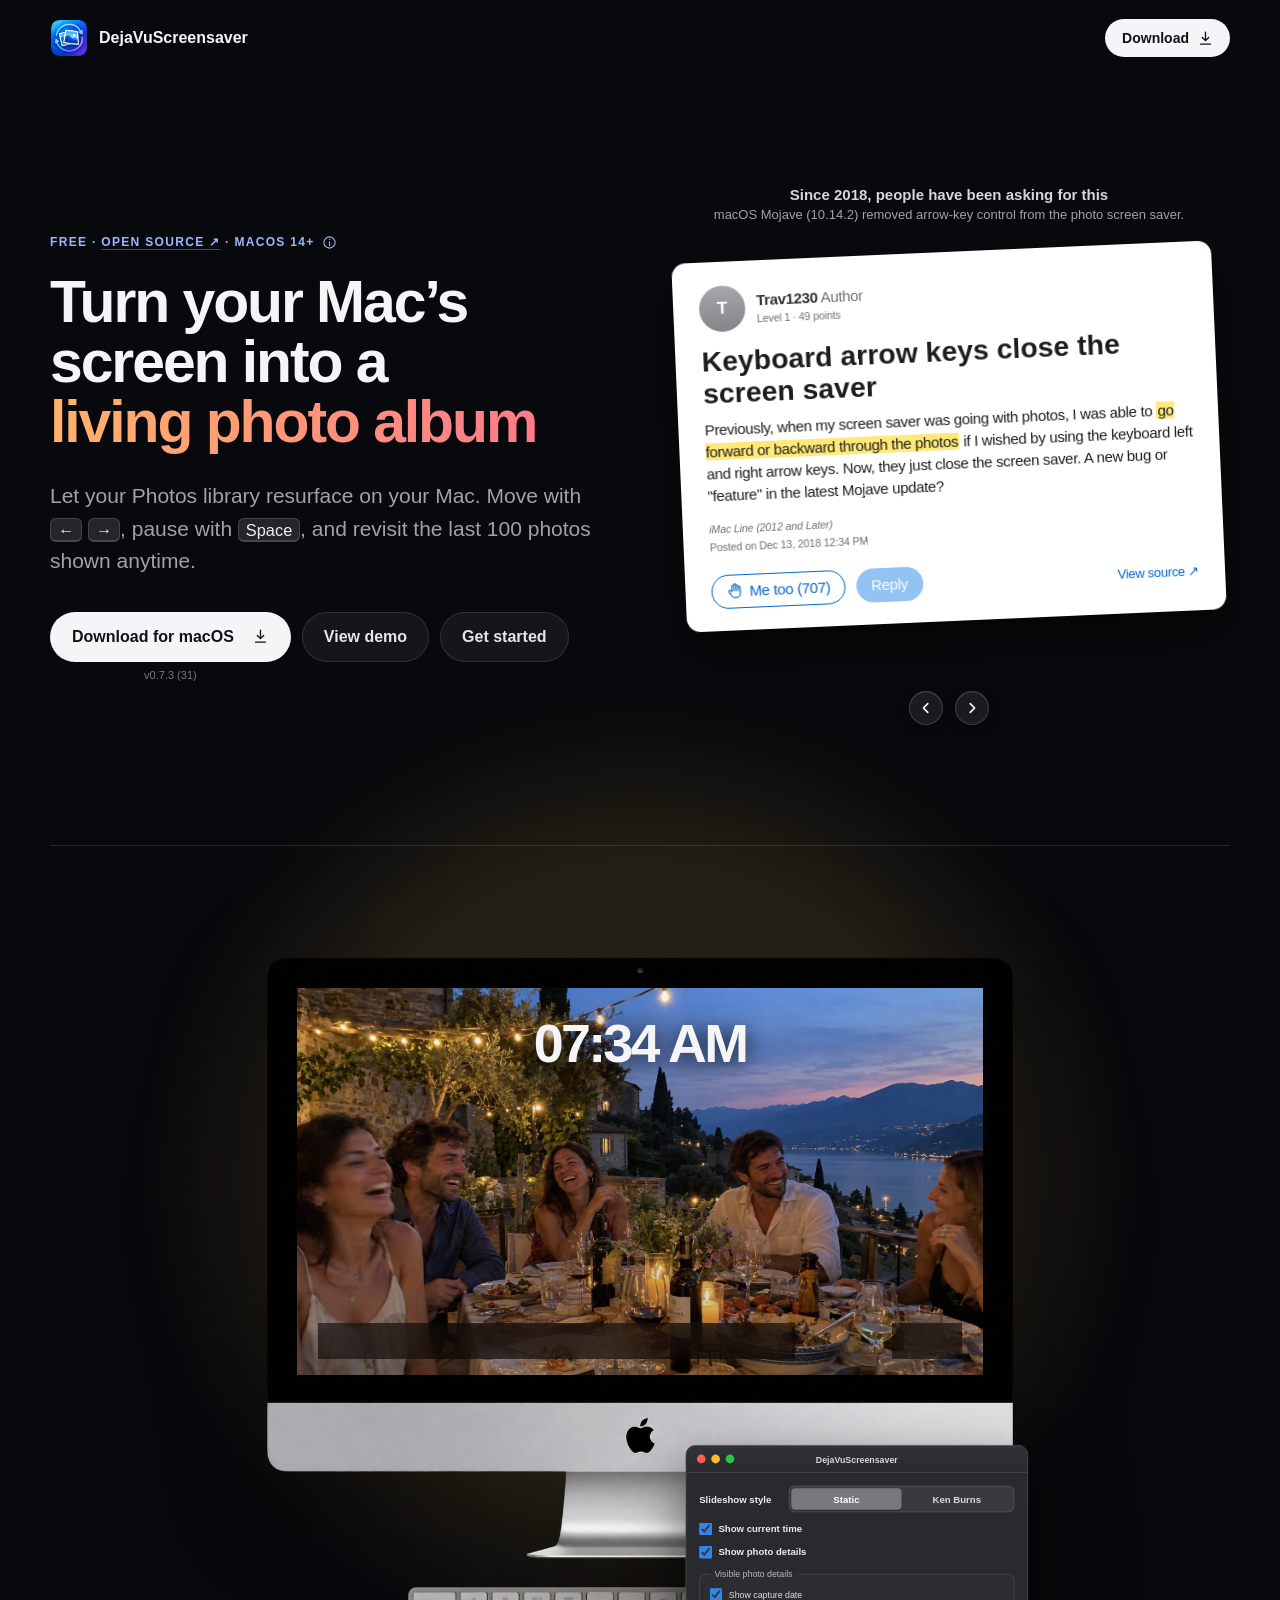
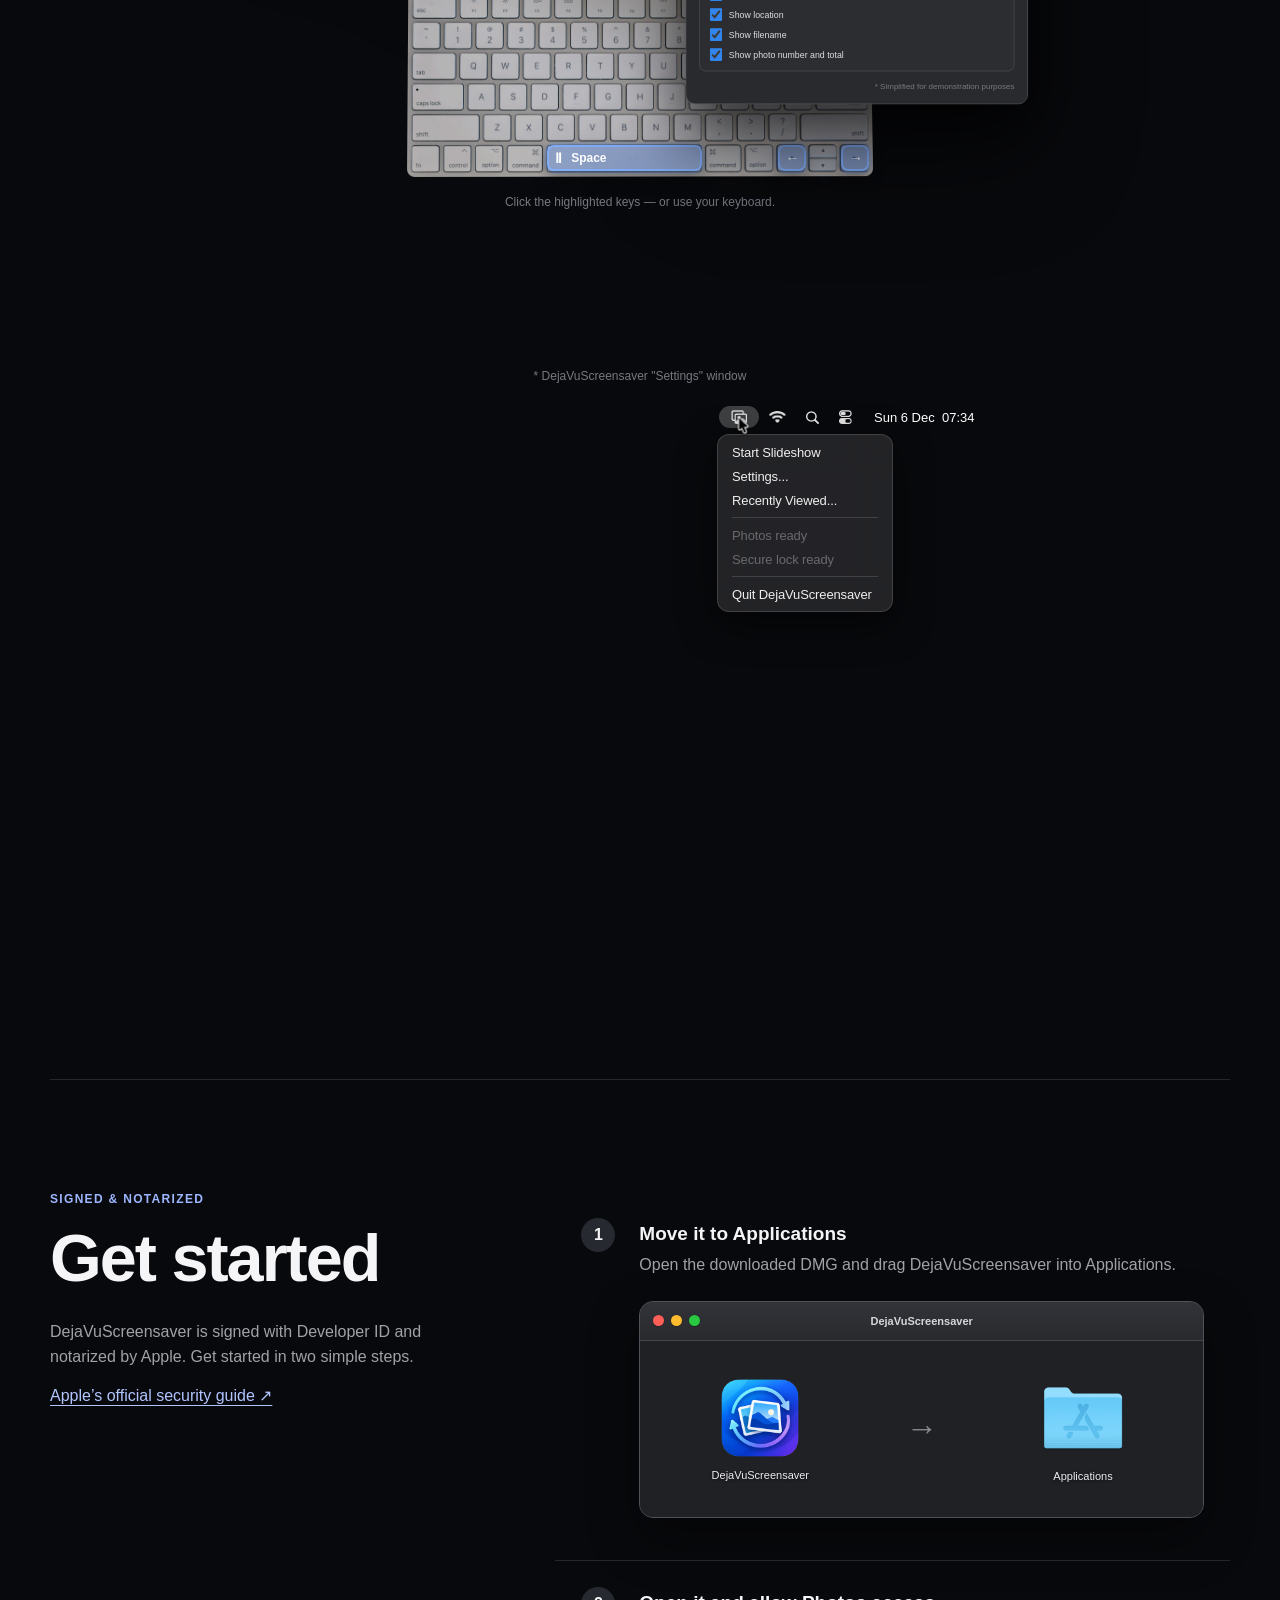
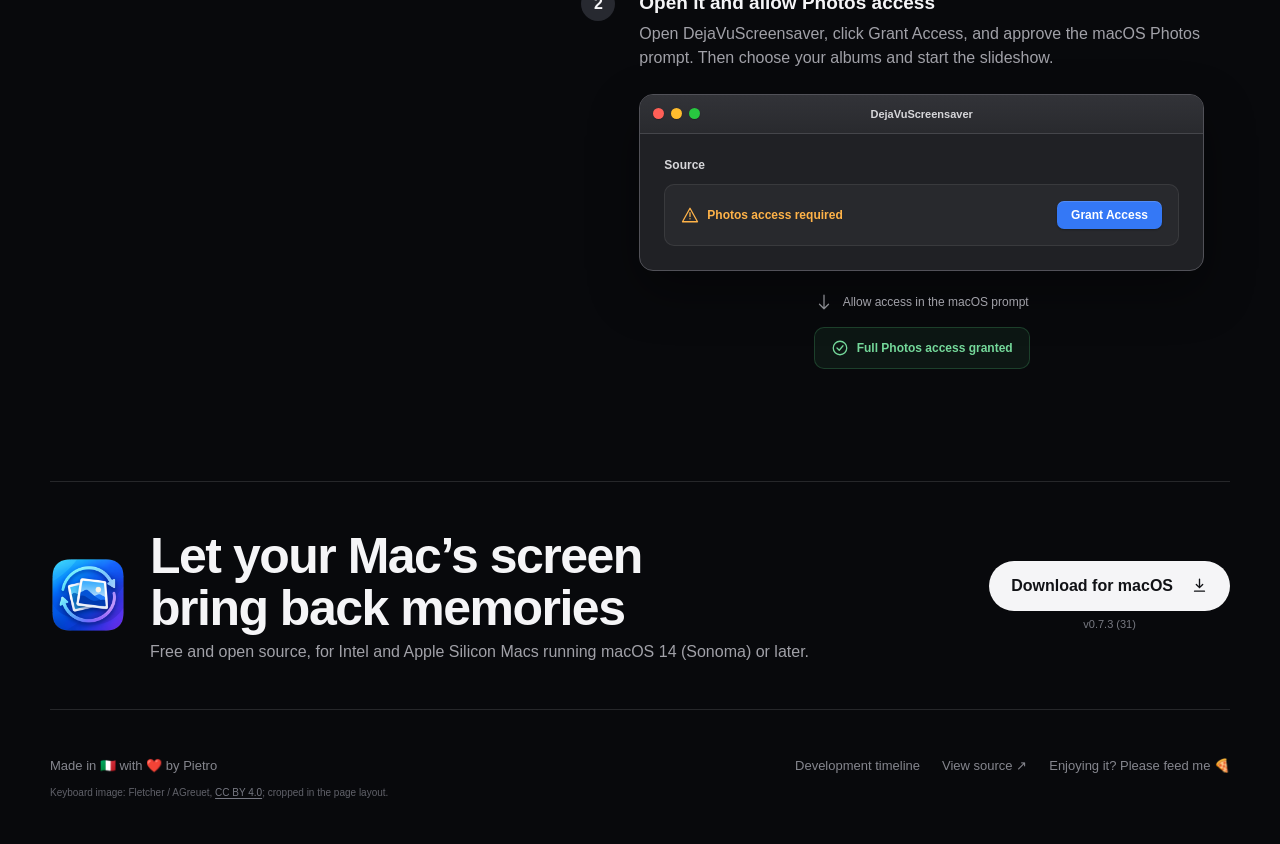
==== commit 513f105d: "Compact macOS requirement with accessible info tooltip and simplify timeline copy" ====
--- a/index.html
+++ b/index.html
@@ -8,7 +8,7 @@
   <meta name="theme-color" content="#08090c">
   <title>DejaVuScreensaver — Turn your Mac’s screen into a living photo album</title>
   <link rel="icon" href="assets/app-icon.png">
-  <link rel="stylesheet" href="styles.css?v=20261023c">
+  <link rel="stylesheet" href="styles.css?v=20261025b">
 </head>
 <body>
   <header class="nav shell">
@@ -27,7 +27,7 @@
   <main id="top">
     <section class="hero shell" aria-labelledby="intro-title">
       <div class="hero-copy">
-        <p class="eyebrow">Free · <a href="https://github.com/DejaVuScreensaver/DejaVuScreensaver" target="_blank" rel="noopener noreferrer">Open Source<span aria-hidden="true"> ↗</span></a> · macOS 14 (Sonoma) or later</p>
+        <p class="eyebrow">Free · <a href="https://github.com/DejaVuScreensaver/DejaVuScreensaver" target="_blank" rel="noopener noreferrer">Open Source<span aria-hidden="true"> ↗</span></a> · <span class="os-requirement">macOS 14+ <button class="os-info" type="button" aria-label="macOS 14 compatibility" aria-expanded="false" aria-controls="os-compatibility" aria-describedby="os-compatibility"><svg viewBox="0 0 24 24" aria-hidden="true"><circle cx="12" cy="12" r="9"/><path d="M12 11v6m0-10v.01"/></svg></button><span class="os-tooltip" id="os-compatibility" role="tooltip" hidden>Sonoma or later</span></span></p>
         <h1 id="intro-title">Turn your Mac’s screen into&nbsp;a <span class="hero-phrase"><span>living</span> <span>photo</span> <span>album</span></span></h1>
         <p class="lede">Let your Photos library resurface on your Mac. Move with <kbd>←</kbd> <kbd>→</kbd>, pause with <kbd>Space</kbd>, and revisit the last 100 photos shown anytime.</p>
         <div class="actions">
@@ -269,6 +269,6 @@
 
   <p class="asset-credit shell">Keyboard image: Fletcher / AGreuet, <a href="https://commons.wikimedia.org/wiki/File:Apple_Magic_Keyboard_-_US_remix_transparent.png">CC BY 4.0</a>; cropped in the page layout.</p>
 
-  <script src="script.js?v=20261023"></script>
+  <script src="script.js?v=20261025b"></script>
 </body>
 </html>
--- a/styles.css
+++ b/styles.css
@@ -39,6 +39,14 @@
 .eyebrow { margin: 0 0 18px; color: #9cb7ff; font-size: 12px; font-weight: 720; letter-spacing: .11em; text-transform: uppercase; }
 .eyebrow a { color: inherit; text-decoration: underline; text-decoration-color: rgba(156,183,255,.4); text-underline-offset: 3px; }
 .eyebrow a:hover { color: #c3d3ff; text-decoration-color: currentColor; }
+.os-requirement { position: relative; display: inline-flex; align-items: center; gap: 3px; white-space: nowrap; }
+.os-info { position: relative; display: inline-grid; place-items: center; width: 24px; height: 24px; padding: 0; border: 0; background: transparent; color: inherit; cursor: pointer; vertical-align: middle; }
+.os-info::before { position: absolute; inset: -10px; content: ""; }
+.os-info svg { display: block; width: 15px; height: 15px; fill: none; stroke: currentColor; stroke-width: 1.7; stroke-linecap: round; }
+.os-info:hover { color: #d5e1ff; }
+.os-info:focus-visible { outline: 2px solid var(--blue); outline-offset: 2px; border-radius: 50%; }
+.os-tooltip { position: absolute; z-index: 40; top: calc(100% + 7px); right: 0; width: max-content; max-width: calc(100vw - 32px); padding: 9px 12px; border: 1px solid var(--line); border-radius: 8px; background: #1a1b21; color: var(--text); box-shadow: 0 10px 28px rgba(0,0,0,.35); font-size: 13px; font-weight: 400; line-height: 1.4; letter-spacing: normal; text-transform: none; }
+.os-tooltip::before { position: absolute; top: -10px; right: 0; left: 0; height: 10px; content: ""; }
 h1, h2, h3, p { margin-top: 0; }
 .hero h1 { max-width: 860px; margin-bottom: 28px; font-family: -apple-system, BlinkMacSystemFont, "SF Pro Display", "Helvetica Neue", Helvetica, Arial, sans-serif; font-size: clamp(44px, 4.6vw, 66px); font-weight: 700; line-height: 1.02; letter-spacing: -.035em; }
 .hero-phrase { display: block; }
@@ -281,6 +289,7 @@
   .nav nav .nav-download svg { width: 25px; height: 25px; }
   .nav nav { gap: 8px; }
   .hero h1 { font-size: clamp(45px, 14vw, 62px); }
+  .hero .eyebrow { font-size: 11px; letter-spacing: .07em; }
   .lede { font-size: 18px; }
   .actions { flex-direction: column; align-items: stretch; }
   .button { text-align: center; }
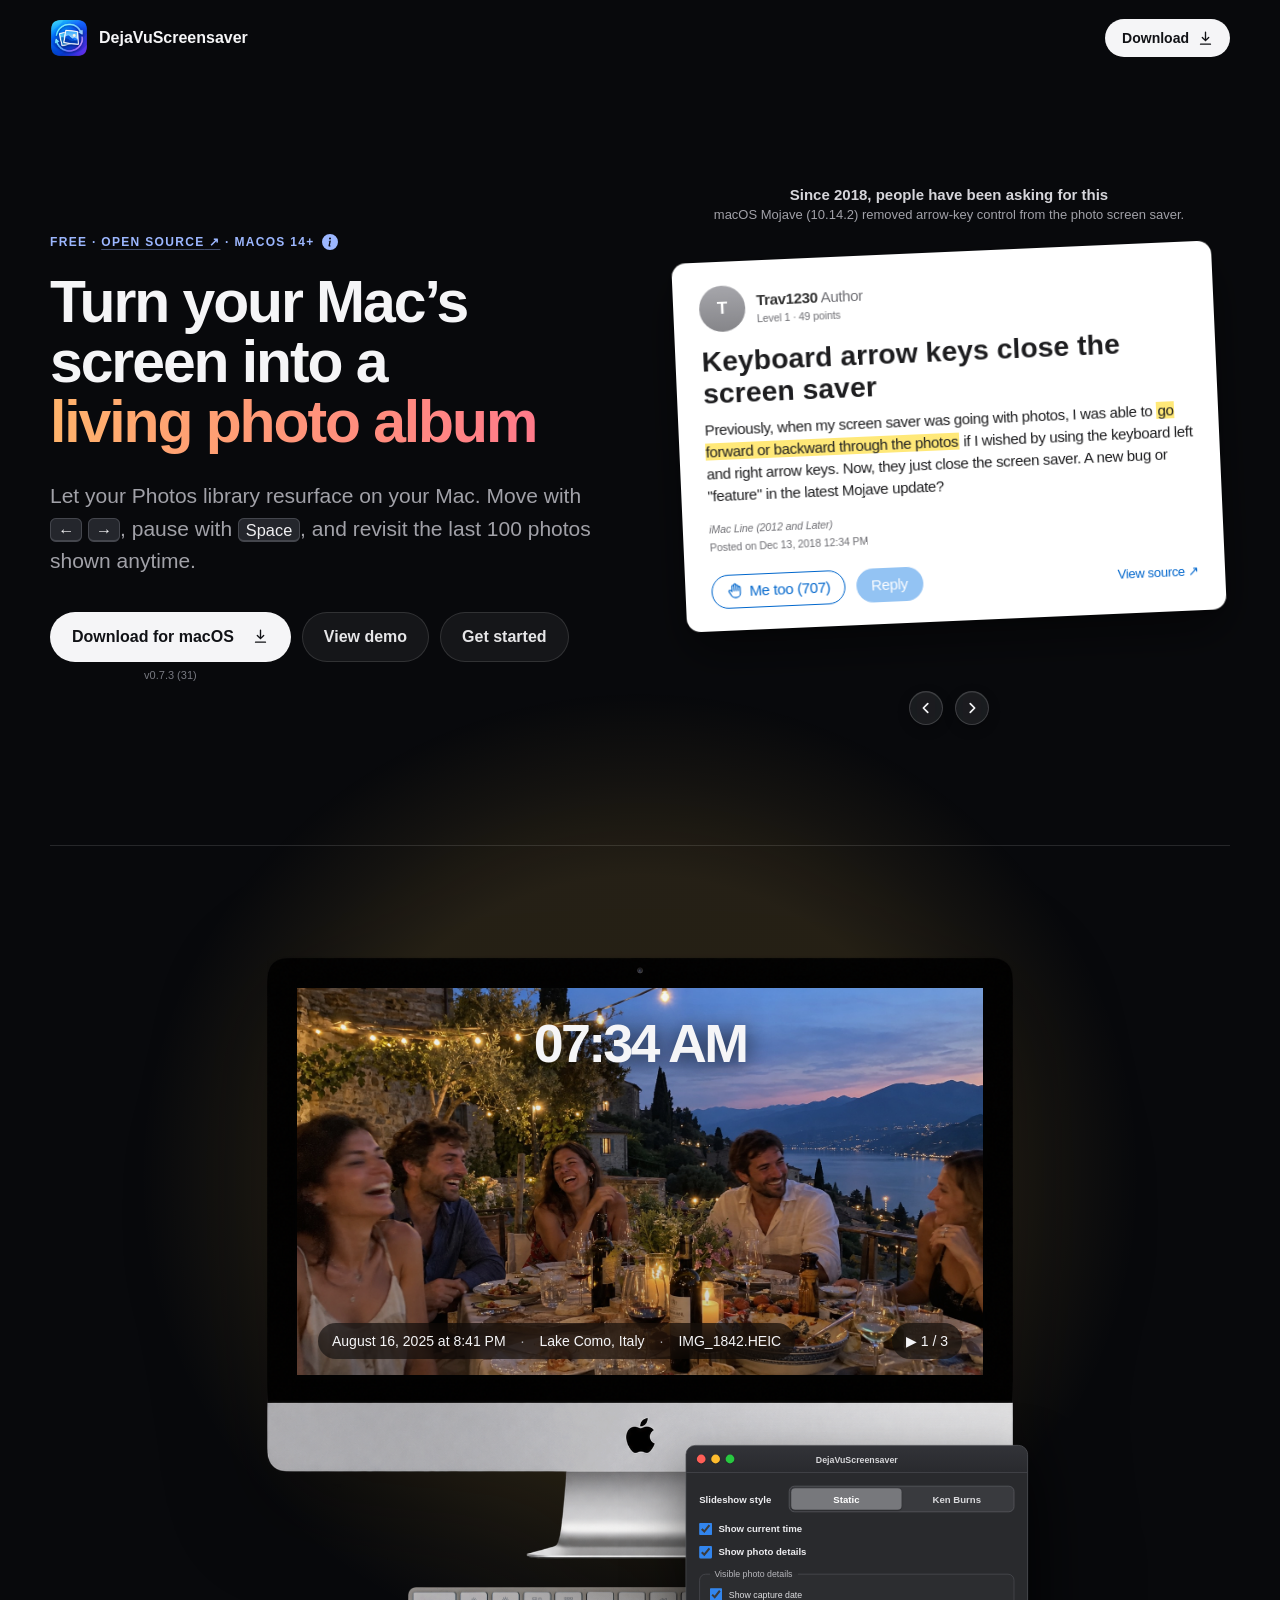
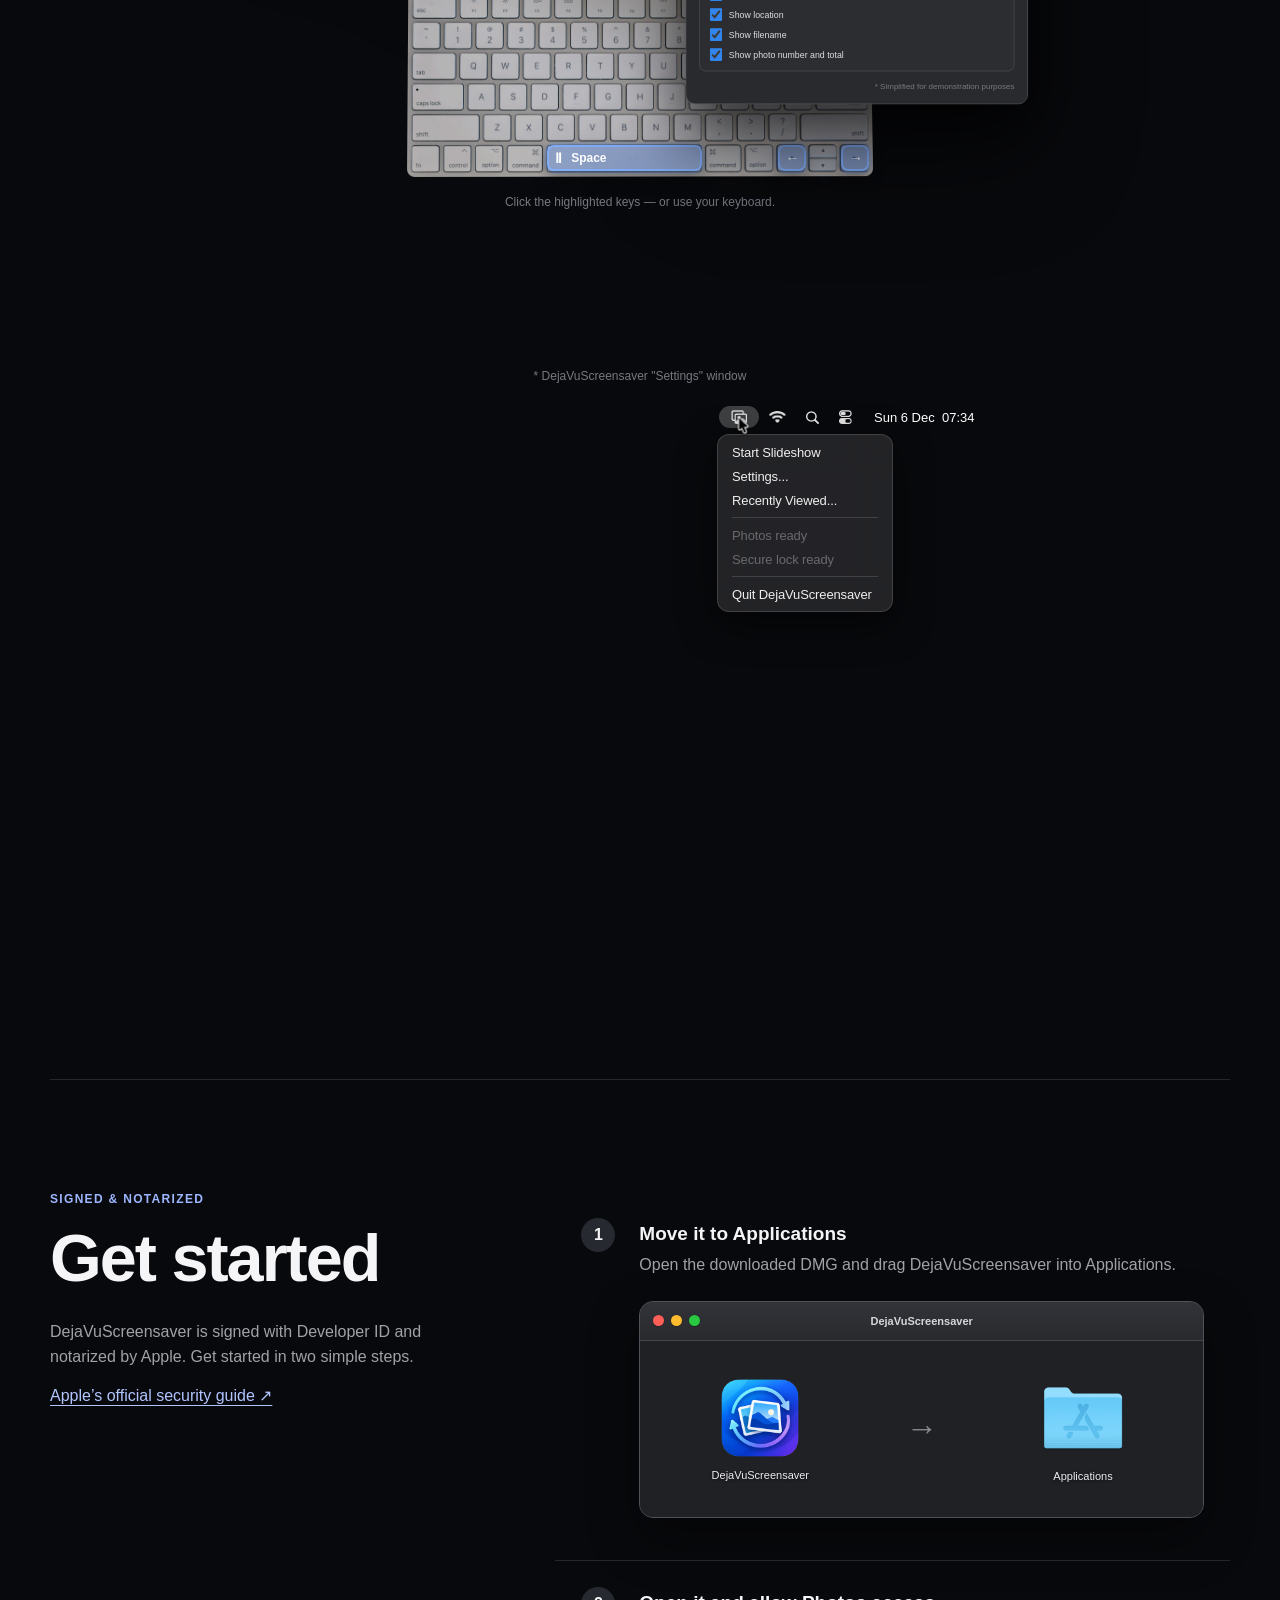
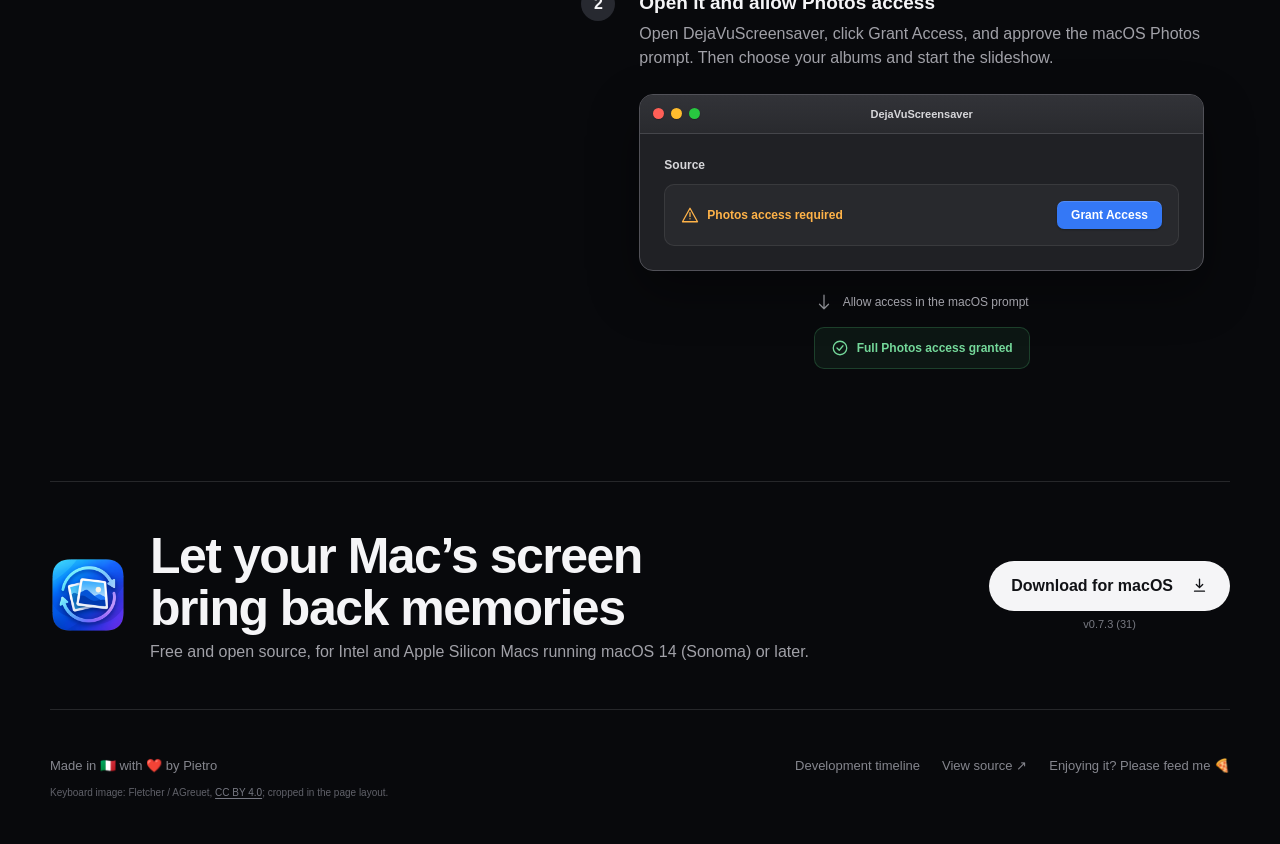
==== commit 2afb2ed0: "Replace compatibility icon with Bootstrap info circle" ====
--- a/index.html
+++ b/index.html
@@ -8,7 +8,7 @@
   <meta name="theme-color" content="#08090c">
   <title>DejaVuScreensaver — Turn your Mac’s screen into a living photo album</title>
   <link rel="icon" href="assets/app-icon.png">
-  <link rel="stylesheet" href="styles.css?v=20261025b">
+  <link rel="stylesheet" href="styles.css?v=20261025c">
 </head>
 <body>
   <header class="nav shell">
@@ -27,7 +27,9 @@
   <main id="top">
     <section class="hero shell" aria-labelledby="intro-title">
       <div class="hero-copy">
-        <p class="eyebrow">Free · <a href="https://github.com/DejaVuScreensaver/DejaVuScreensaver" target="_blank" rel="noopener noreferrer">Open Source<span aria-hidden="true"> ↗</span></a> · <span class="os-requirement">macOS 14+ <button class="os-info" type="button" aria-label="macOS 14 compatibility" aria-expanded="false" aria-controls="os-compatibility" aria-describedby="os-compatibility"><svg viewBox="0 0 24 24" aria-hidden="true"><circle cx="12" cy="12" r="9"/><path d="M12 11v6m0-10v.01"/></svg></button><span class="os-tooltip" id="os-compatibility" role="tooltip" hidden>Sonoma or later</span></span></p>
+        <p class="eyebrow">Free · <a href="https://github.com/DejaVuScreensaver/DejaVuScreensaver" target="_blank" rel="noopener noreferrer">Open Source<span aria-hidden="true"> ↗</span></a> · <span class="os-requirement">macOS 14+ <button class="os-info" type="button" aria-label="macOS 14 compatibility" aria-expanded="false" aria-controls="os-compatibility" aria-describedby="os-compatibility"><svg viewBox="0 0 16 16" aria-hidden="true">
+  <path d="M8 16A8 8 0 1 0 8 0a8 8 0 0 0 0 16m.93-9.412-1 4.705c-.07.34.029.533.304.533.194 0 .487-.07.686-.246l-.088.416c-.287.346-.92.598-1.465.598-.703 0-1.002-.422-.808-1.319l.738-3.468c.064-.293.006-.399-.287-.47l-.451-.081.082-.381 2.29-.287zM8 5.5a1 1 0 1 1 0-2 1 1 0 0 1 0 2"/>
+</svg></button><span class="os-tooltip" id="os-compatibility" role="tooltip" hidden>Sonoma or later</span></span></p>
         <h1 id="intro-title">Turn your Mac’s screen into&nbsp;a <span class="hero-phrase"><span>living</span> <span>photo</span> <span>album</span></span></h1>
         <p class="lede">Let your Photos library resurface on your Mac. Move with <kbd>←</kbd> <kbd>→</kbd>, pause with <kbd>Space</kbd>, and revisit the last 100 photos shown anytime.</p>
         <div class="actions">
--- a/styles.css
+++ b/styles.css
@@ -42,7 +42,7 @@
 .os-requirement { position: relative; display: inline-flex; align-items: center; gap: 3px; white-space: nowrap; }
 .os-info { position: relative; display: inline-grid; place-items: center; width: 24px; height: 24px; padding: 0; border: 0; background: transparent; color: inherit; cursor: pointer; vertical-align: middle; }
 .os-info::before { position: absolute; inset: -10px; content: ""; }
-.os-info svg { display: block; width: 15px; height: 15px; fill: none; stroke: currentColor; stroke-width: 1.7; stroke-linecap: round; }
+.os-info svg { display: block; width: 16px; height: 16px; fill: currentColor; }
 .os-info:hover { color: #d5e1ff; }
 .os-info:focus-visible { outline: 2px solid var(--blue); outline-offset: 2px; border-radius: 50%; }
 .os-tooltip { position: absolute; z-index: 40; top: calc(100% + 7px); right: 0; width: max-content; max-width: calc(100vw - 32px); padding: 9px 12px; border: 1px solid var(--line); border-radius: 8px; background: #1a1b21; color: var(--text); box-shadow: 0 10px 28px rgba(0,0,0,.35); font-size: 13px; font-weight: 400; line-height: 1.4; letter-spacing: normal; text-transform: none; }
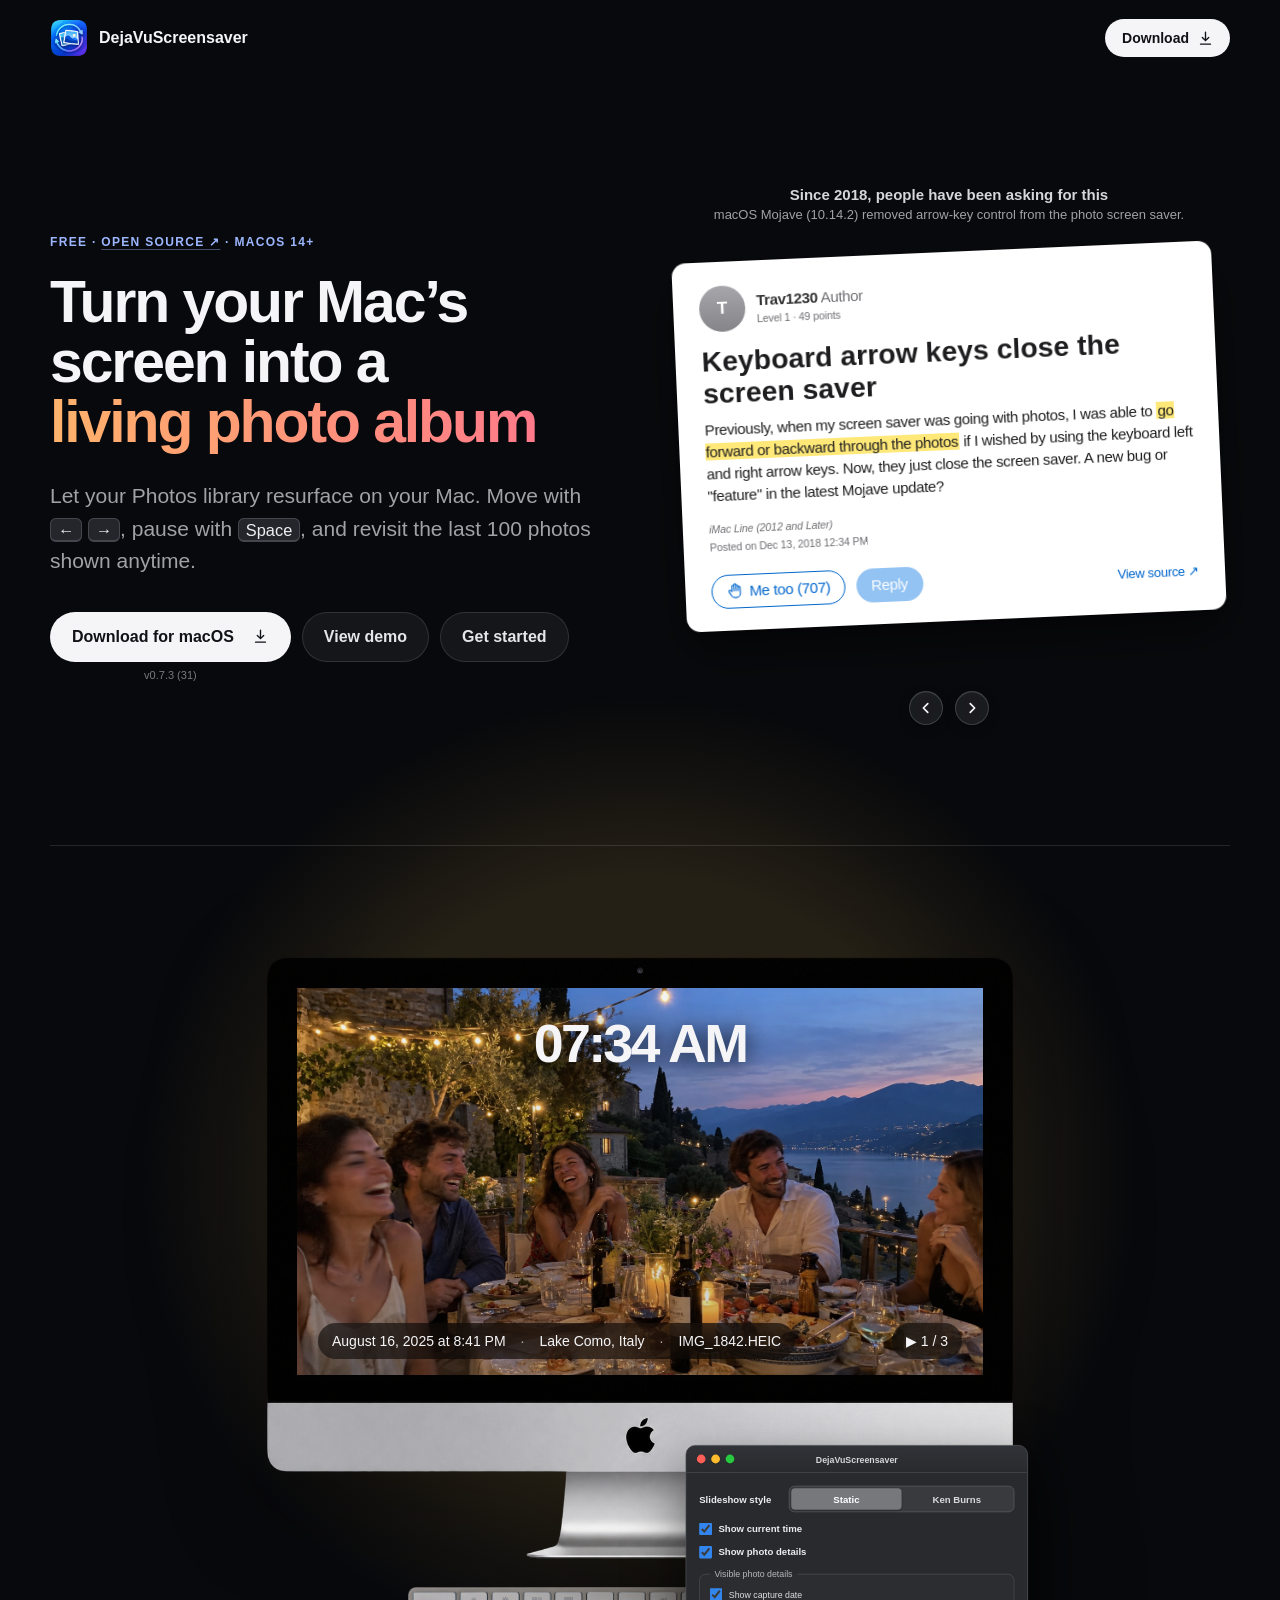
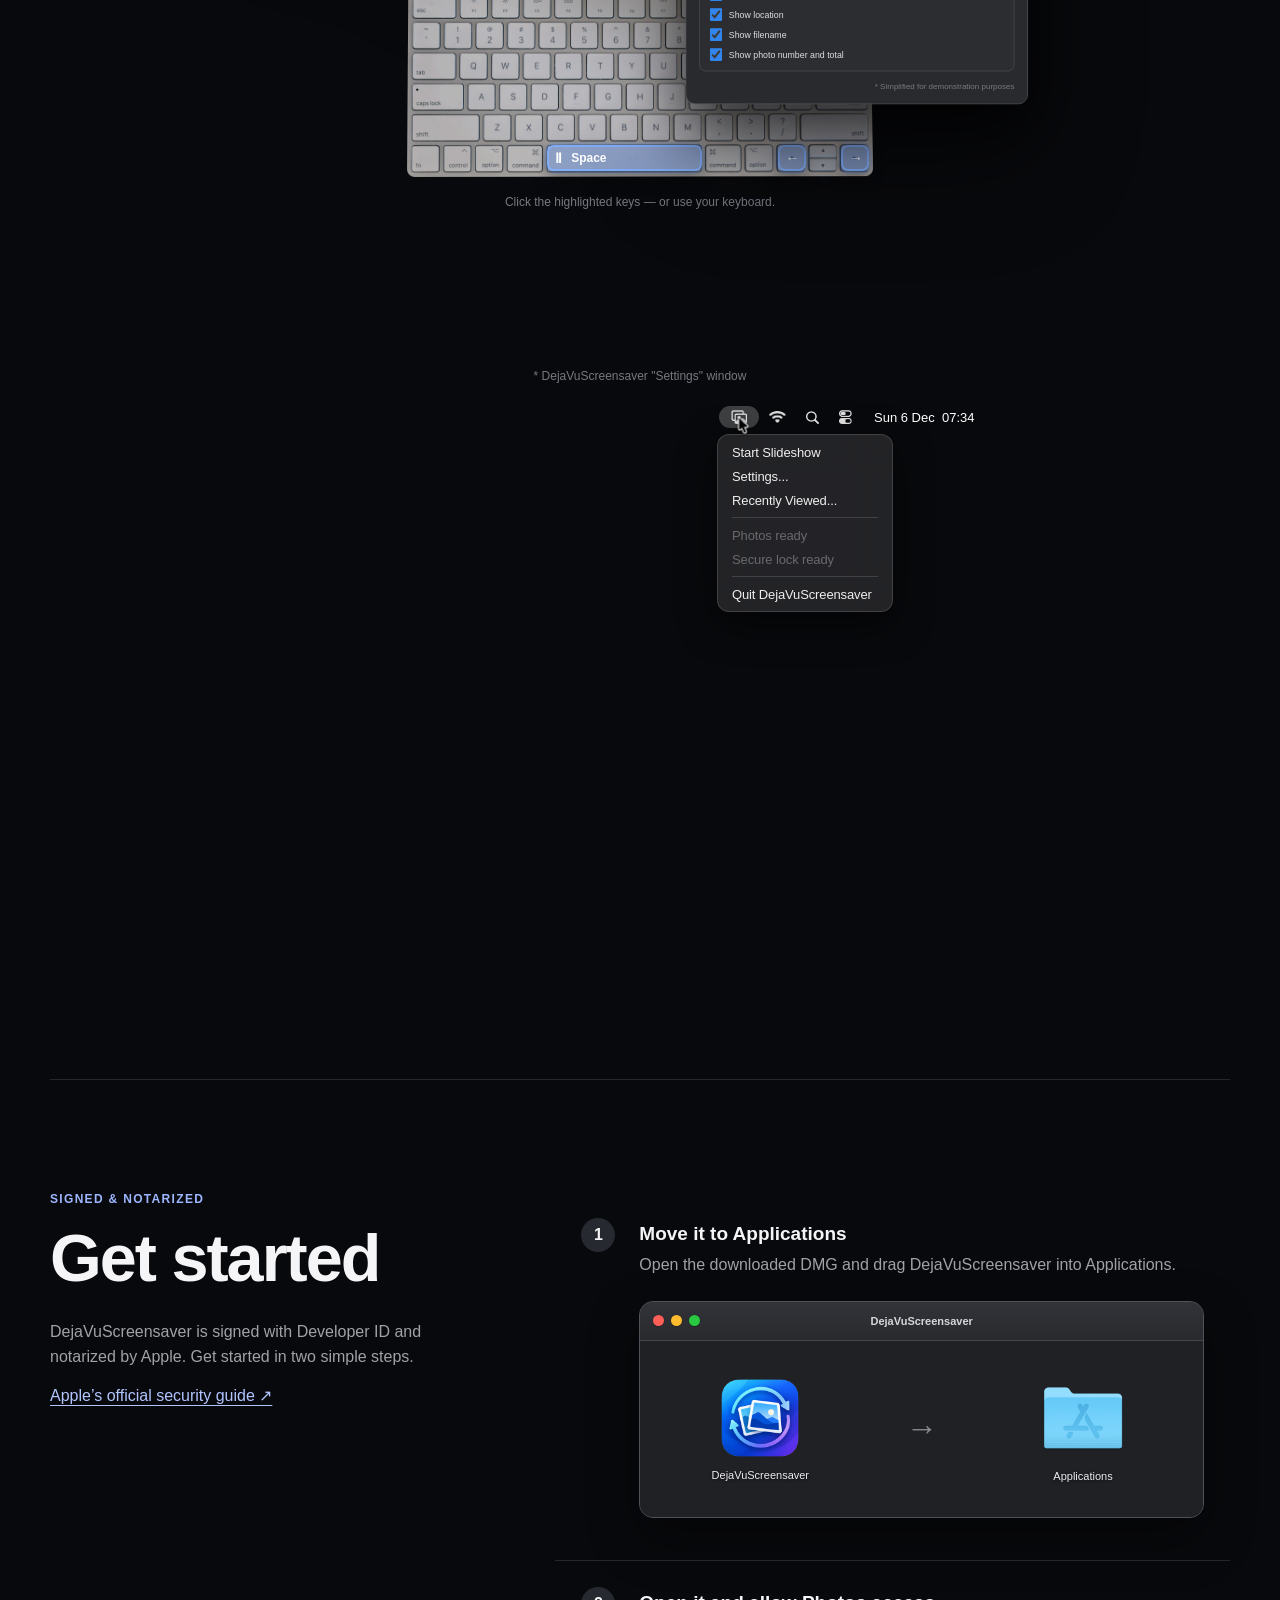
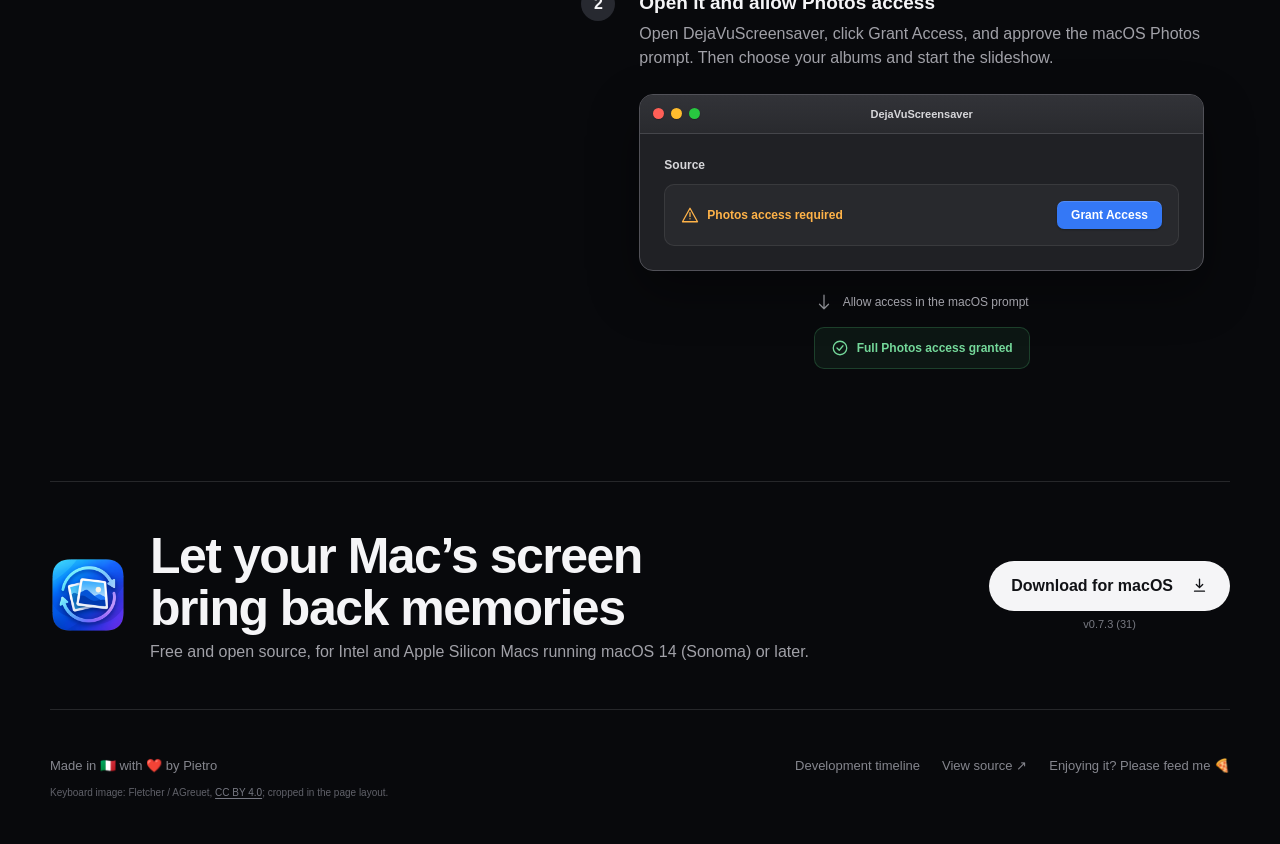
==== commit e1ba8987: "Show compatibility tooltip directly on macOS requirement" ====
--- a/index.html
+++ b/index.html
@@ -8,7 +8,7 @@
   <meta name="theme-color" content="#08090c">
   <title>DejaVuScreensaver — Turn your Mac’s screen into a living photo album</title>
   <link rel="icon" href="assets/app-icon.png">
-  <link rel="stylesheet" href="styles.css?v=20261025c">
+  <link rel="stylesheet" href="styles.css?v=20261025g">
 </head>
 <body>
   <header class="nav shell">
@@ -27,9 +27,7 @@
   <main id="top">
     <section class="hero shell" aria-labelledby="intro-title">
       <div class="hero-copy">
-        <p class="eyebrow">Free · <a href="https://github.com/DejaVuScreensaver/DejaVuScreensaver" target="_blank" rel="noopener noreferrer">Open Source<span aria-hidden="true"> ↗</span></a> · <span class="os-requirement">macOS 14+ <button class="os-info" type="button" aria-label="macOS 14 compatibility" aria-expanded="false" aria-controls="os-compatibility" aria-describedby="os-compatibility"><svg viewBox="0 0 16 16" aria-hidden="true">
-  <path d="M8 16A8 8 0 1 0 8 0a8 8 0 0 0 0 16m.93-9.412-1 4.705c-.07.34.029.533.304.533.194 0 .487-.07.686-.246l-.088.416c-.287.346-.92.598-1.465.598-.703 0-1.002-.422-.808-1.319l.738-3.468c.064-.293.006-.399-.287-.47l-.451-.081.082-.381 2.29-.287zM8 5.5a1 1 0 1 1 0-2 1 1 0 0 1 0 2"/>
-</svg></button><span class="os-tooltip" id="os-compatibility" role="tooltip" hidden>Sonoma or later</span></span></p>
+        <p class="eyebrow">Free · <a href="https://github.com/DejaVuScreensaver/DejaVuScreensaver" target="_blank" rel="noopener noreferrer">Open Source<span aria-hidden="true"> ↗</span></a> · <span class="os-requirement"><button class="os-info" type="button" aria-expanded="false" aria-controls="os-compatibility" aria-describedby="os-compatibility">macOS 14+</button><span class="os-tooltip" id="os-compatibility" role="tooltip" hidden>Sonoma or later</span></span></p>
         <h1 id="intro-title">Turn your Mac’s screen into&nbsp;a <span class="hero-phrase"><span>living</span> <span>photo</span> <span>album</span></span></h1>
         <p class="lede">Let your Photos library resurface on your Mac. Move with <kbd>←</kbd> <kbd>→</kbd>, pause with <kbd>Space</kbd>, and revisit the last 100 photos shown anytime.</p>
         <div class="actions">
--- a/styles.css
+++ b/styles.css
@@ -40,11 +40,10 @@
 .eyebrow a { color: inherit; text-decoration: underline; text-decoration-color: rgba(156,183,255,.4); text-underline-offset: 3px; }
 .eyebrow a:hover { color: #c3d3ff; text-decoration-color: currentColor; }
 .os-requirement { position: relative; display: inline-flex; align-items: center; gap: 3px; white-space: nowrap; }
-.os-info { position: relative; display: inline-grid; place-items: center; width: 24px; height: 24px; padding: 0; border: 0; background: transparent; color: inherit; cursor: pointer; vertical-align: middle; }
+.os-info { position: relative; display: inline-flex; align-items: center; min-height: 24px; padding: 0; border: 0; background: transparent; color: inherit; font: inherit; letter-spacing: inherit; text-transform: inherit; cursor: help; }
 .os-info::before { position: absolute; inset: -10px; content: ""; }
-.os-info svg { display: block; width: 16px; height: 16px; fill: currentColor; }
 .os-info:hover { color: #d5e1ff; }
-.os-info:focus-visible { outline: 2px solid var(--blue); outline-offset: 2px; border-radius: 50%; }
+.os-info:focus-visible { outline: 2px solid var(--blue); outline-offset: 3px; border-radius: 3px; }
 .os-tooltip { position: absolute; z-index: 40; top: calc(100% + 7px); right: 0; width: max-content; max-width: calc(100vw - 32px); padding: 9px 12px; border: 1px solid var(--line); border-radius: 8px; background: #1a1b21; color: var(--text); box-shadow: 0 10px 28px rgba(0,0,0,.35); font-size: 13px; font-weight: 400; line-height: 1.4; letter-spacing: normal; text-transform: none; }
 .os-tooltip::before { position: absolute; top: -10px; right: 0; left: 0; height: 10px; content: ""; }
 h1, h2, h3, p { margin-top: 0; }
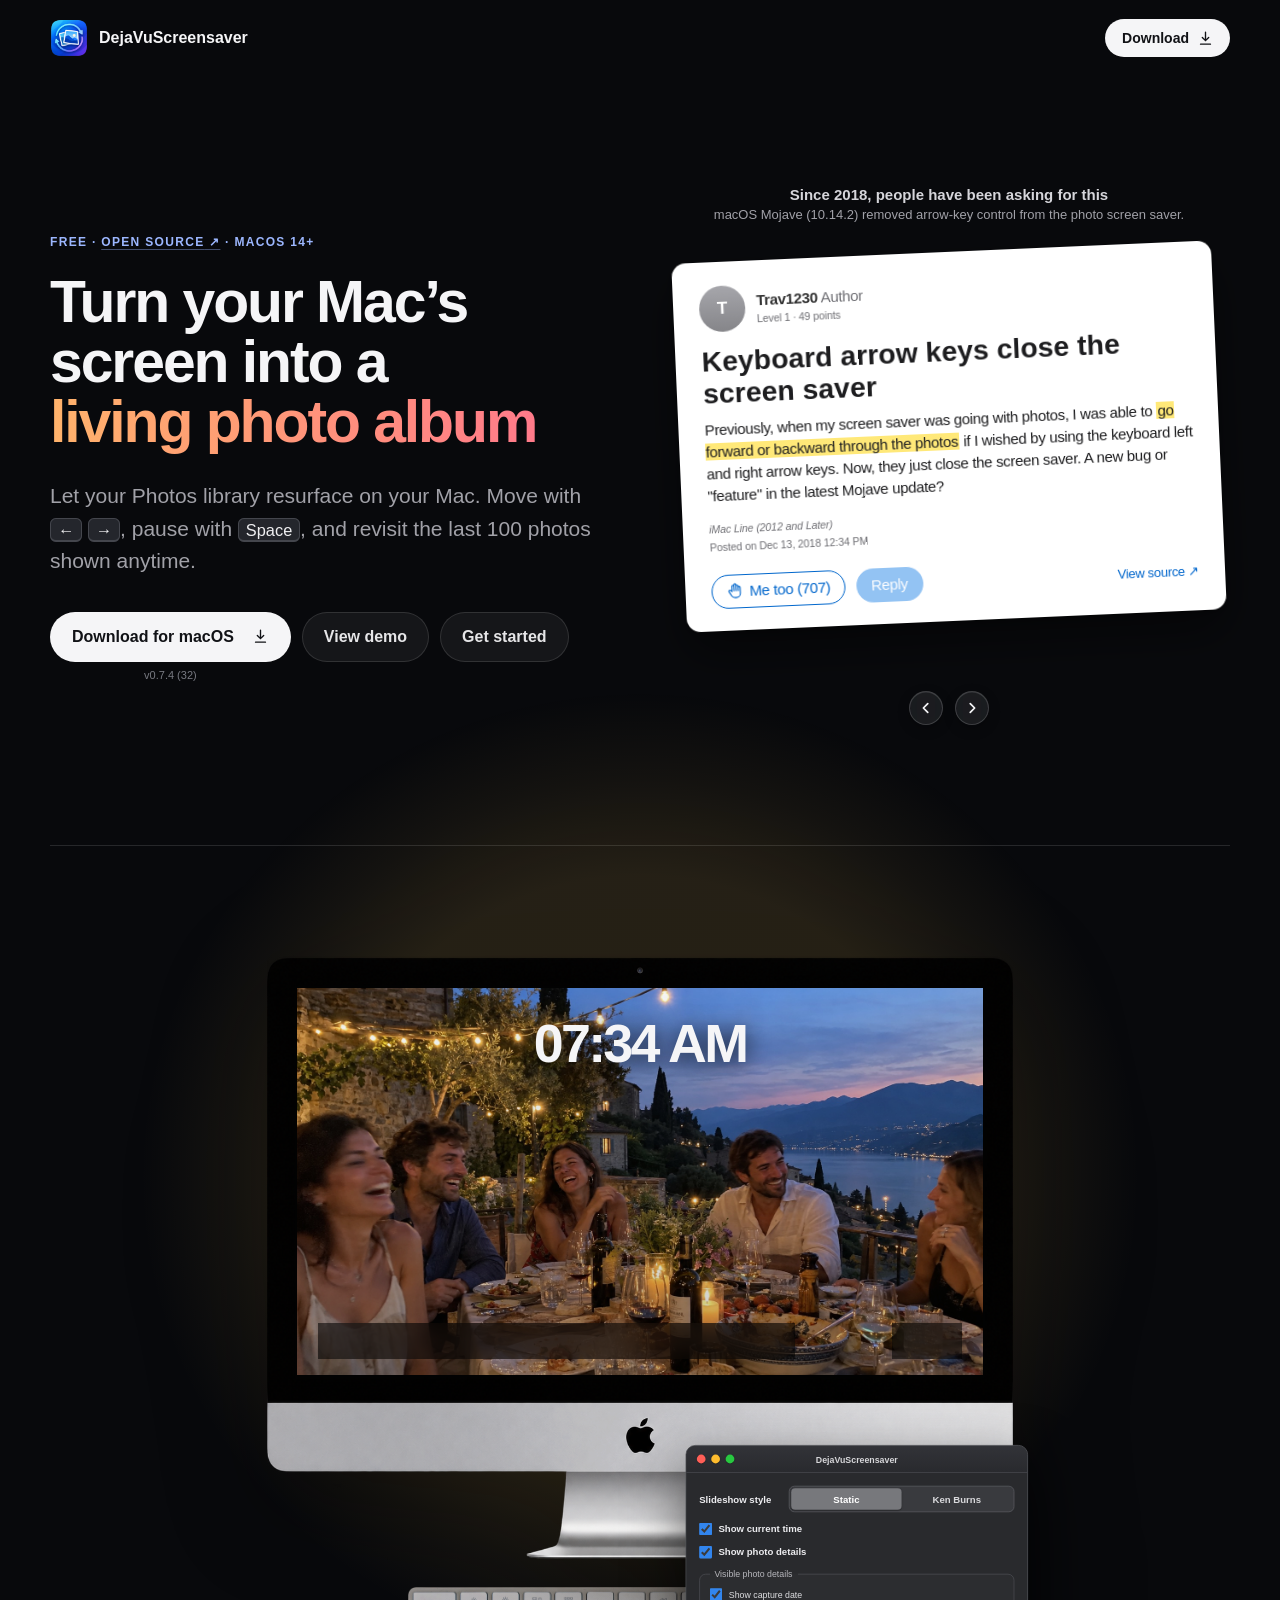
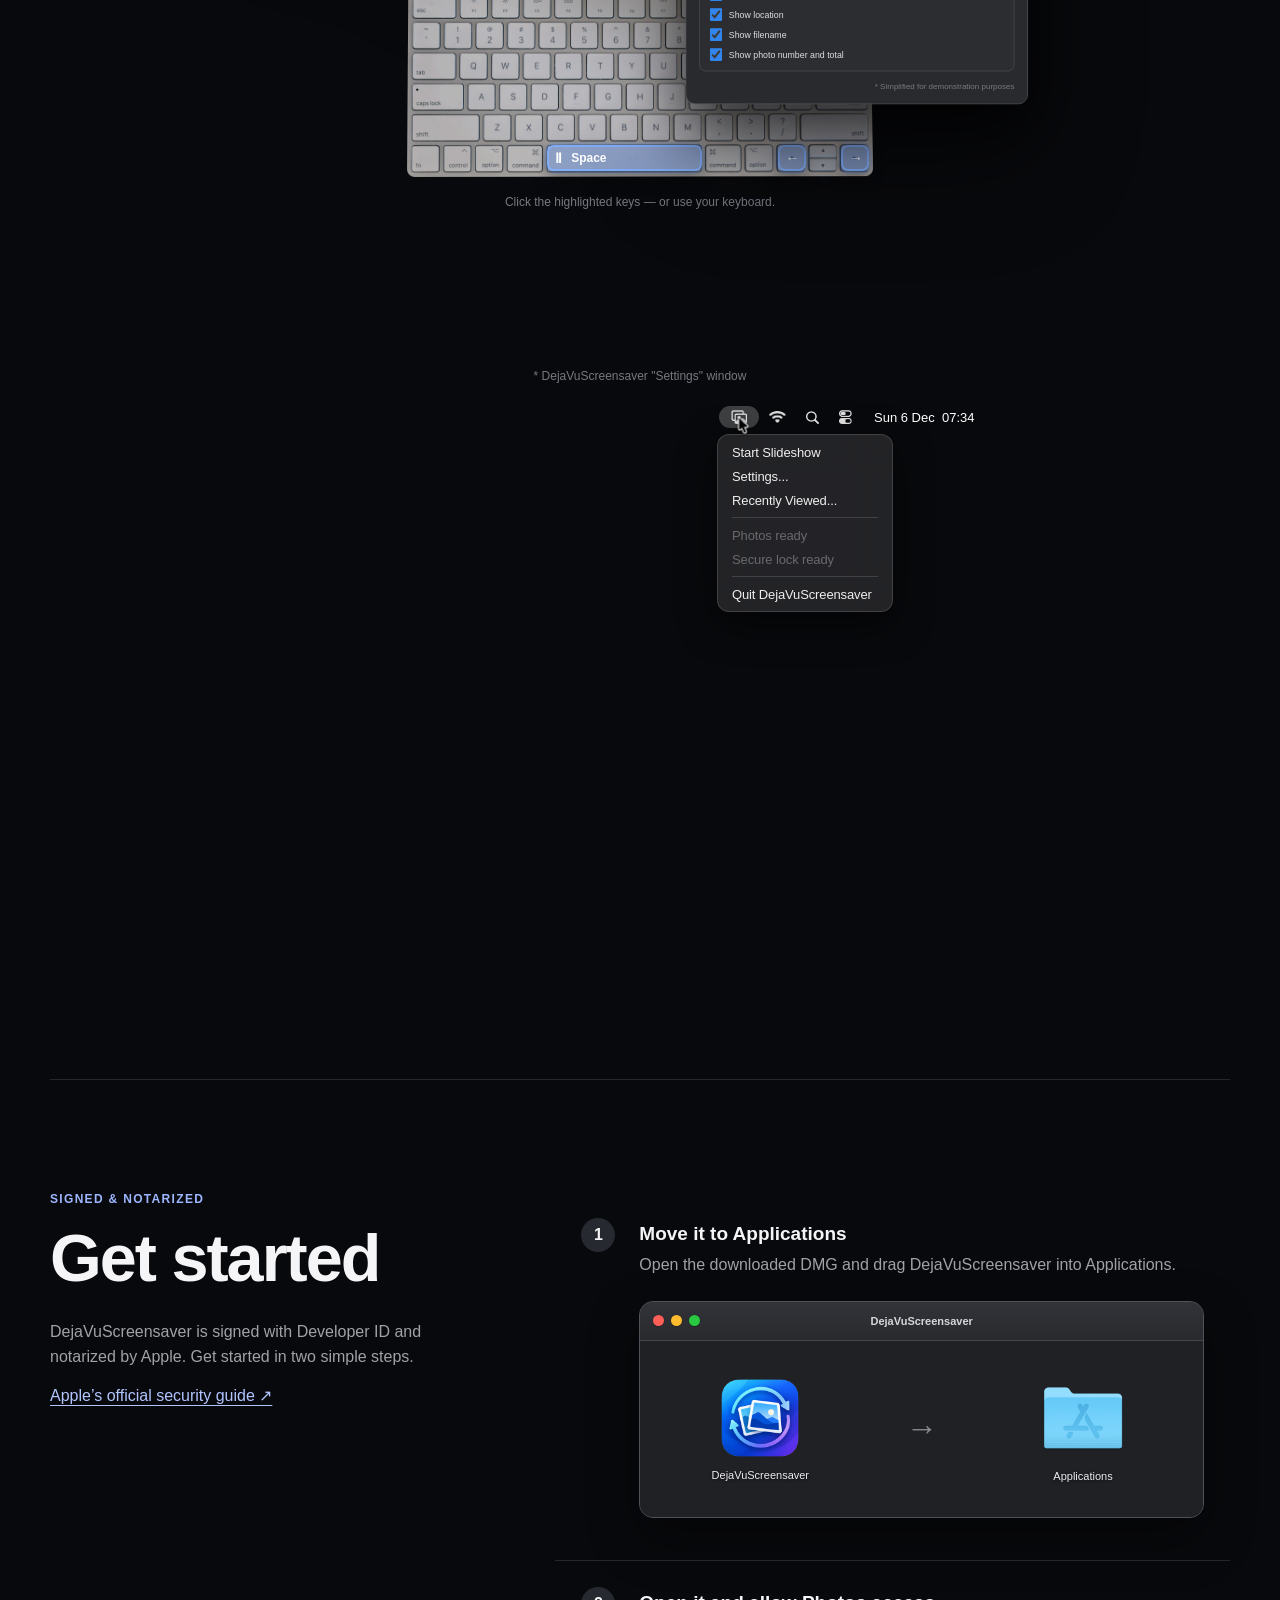
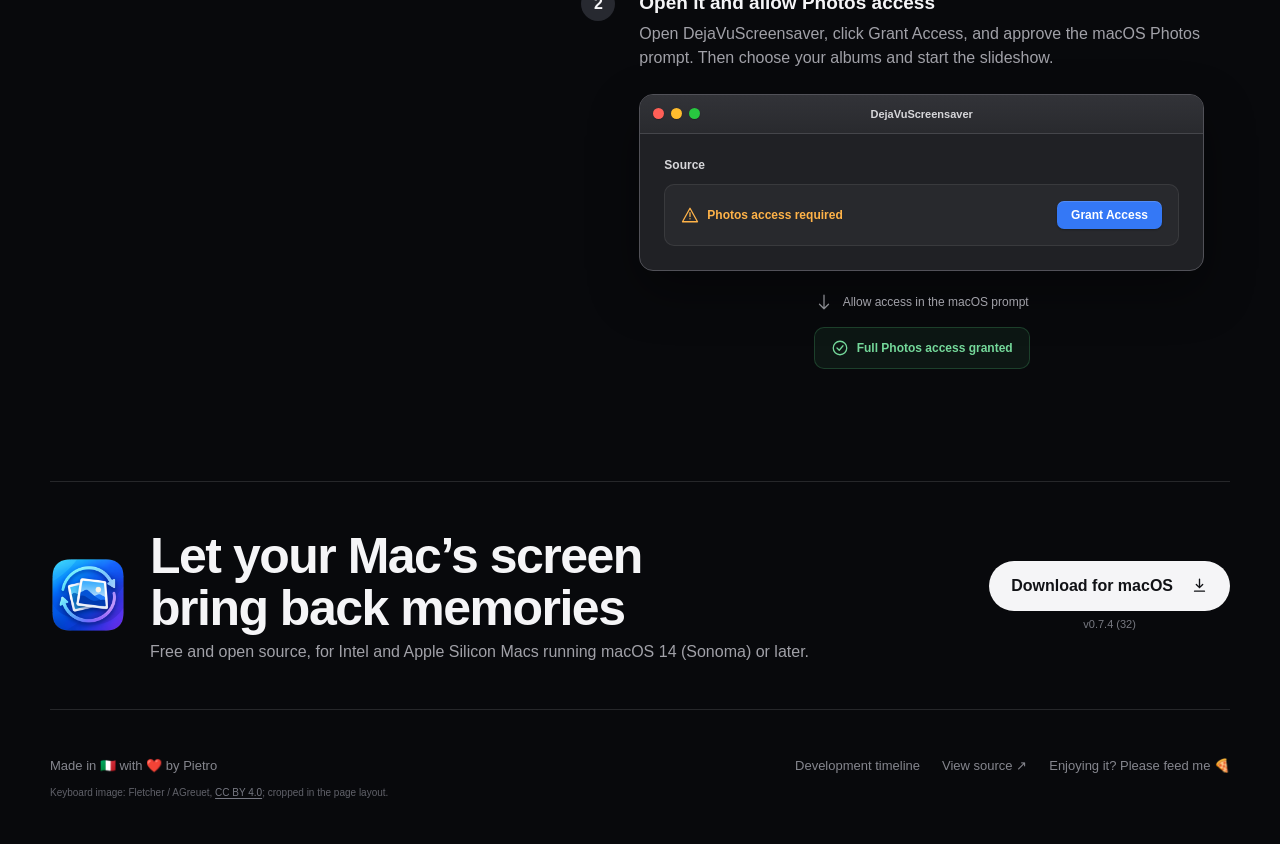
==== commit b092a160: "Update Ko-fi link and add 0.7.4 minor changes to timeline" ====
--- a/index.html
+++ b/index.html
@@ -33,7 +33,7 @@
         <div class="actions">
           <div class="download-action">
             <a class="button primary" href="https://github.com/DejaVuScreensaver/DejaVuScreensaver/releases/latest/download/DejaVuScreensaver.dmg" target="_blank" rel="noopener noreferrer">Download for macOS <svg viewBox="0 0 24 24" aria-hidden="true"><path d="M12 3v12m0 0 4.5-4.5M12 15l-4.5-4.5M5 20h14"/></svg></a>
-            <small><span class="release-version">v0.7.3 (31)</span><span class="dl-count" hidden> · <b>0</b> downloads</span></small>
+            <small><span class="release-version">v0.7.4 (32)</span><span class="dl-count" hidden> · <b>0</b> downloads</span></small>
           </div>
           <a class="button secondary" href="#demo">View demo</a>
           <a class="button secondary" href="#install">Get started</a>
@@ -253,7 +253,7 @@
       </div>
       <div class="download-action">
         <a class="button primary" href="https://github.com/DejaVuScreensaver/DejaVuScreensaver/releases/latest/download/DejaVuScreensaver.dmg" target="_blank" rel="noopener noreferrer">Download for macOS <svg viewBox="0 0 24 24" aria-hidden="true"><path d="M12 3v12m0 0 4.5-4.5M12 15l-4.5-4.5M5 20h14"/></svg></a>
-        <small><span class="release-version">v0.7.3 (31)</span><span class="dl-count" hidden> · <b>0</b> downloads</span></small>
+        <small><span class="release-version">v0.7.4 (32)</span><span class="dl-count" hidden> · <b>0</b> downloads</span></small>
       </div>
     </section>
   </main>
@@ -263,7 +263,7 @@
     <div>
       <a href="development-timeline.html">Development timeline</a>
       <a href="https://github.com/DejaVuScreensaver/DejaVuScreensaver" target="_blank" rel="noopener noreferrer">View source ↗</a>
-      <a href="https://ko-fi.com/feedpippopizza">Enjoying it? Please feed me 🍕</a>
+      <a href="https://ko-fi.com/feedpietropizza">Enjoying it? Please feed me 🍕</a>
     </div>
   </footer>
 
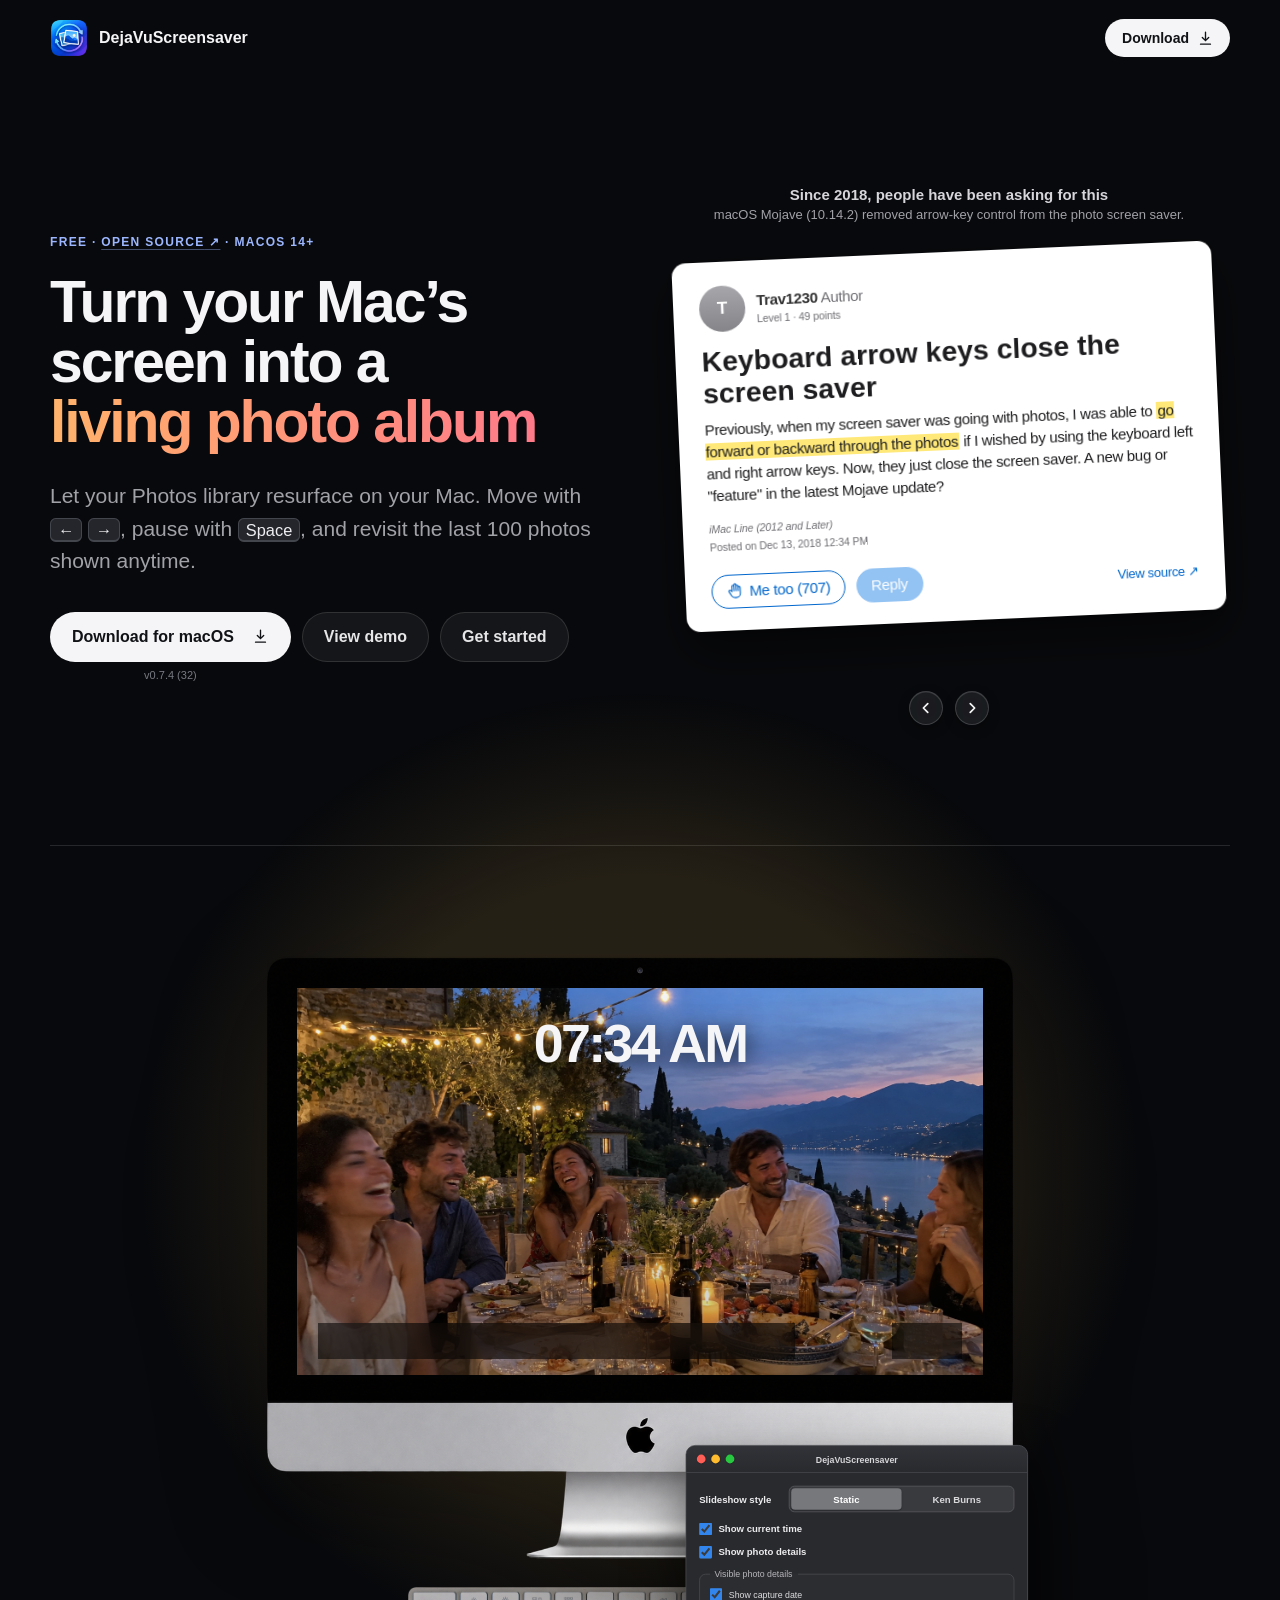
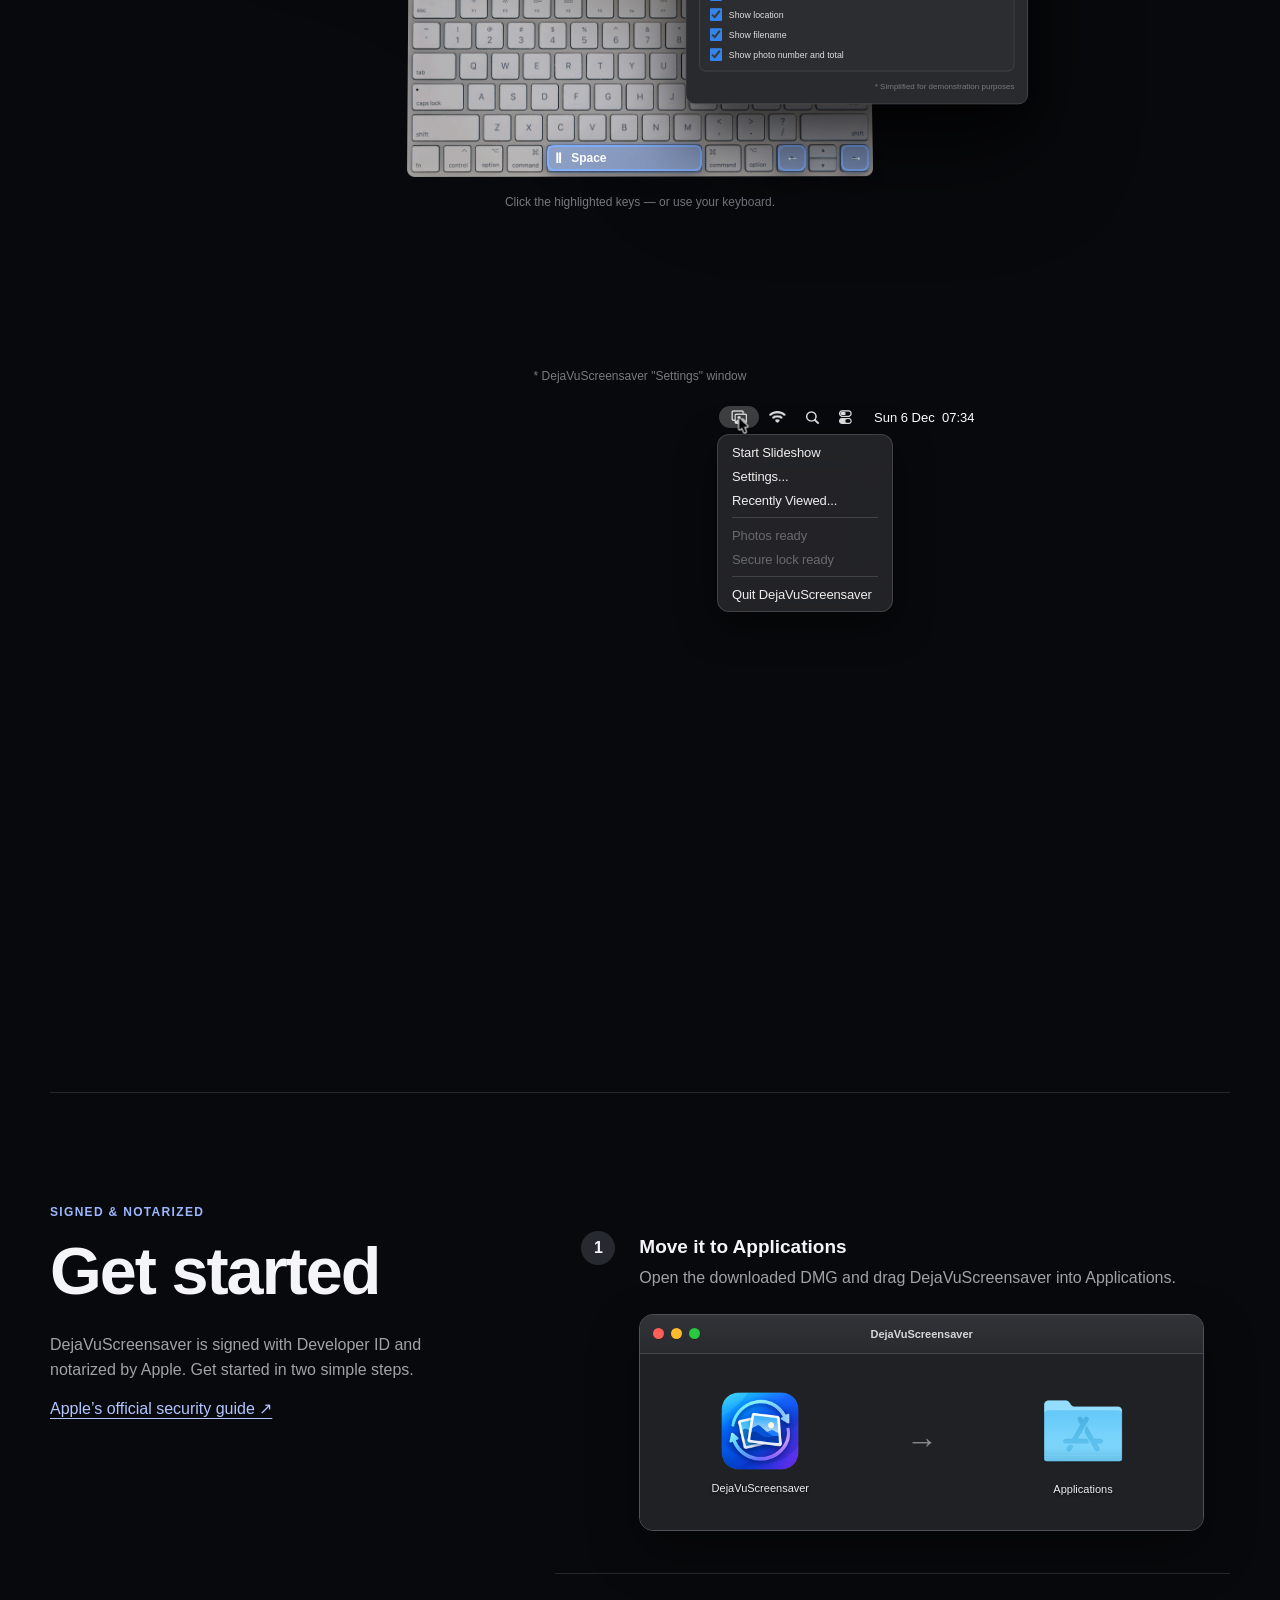
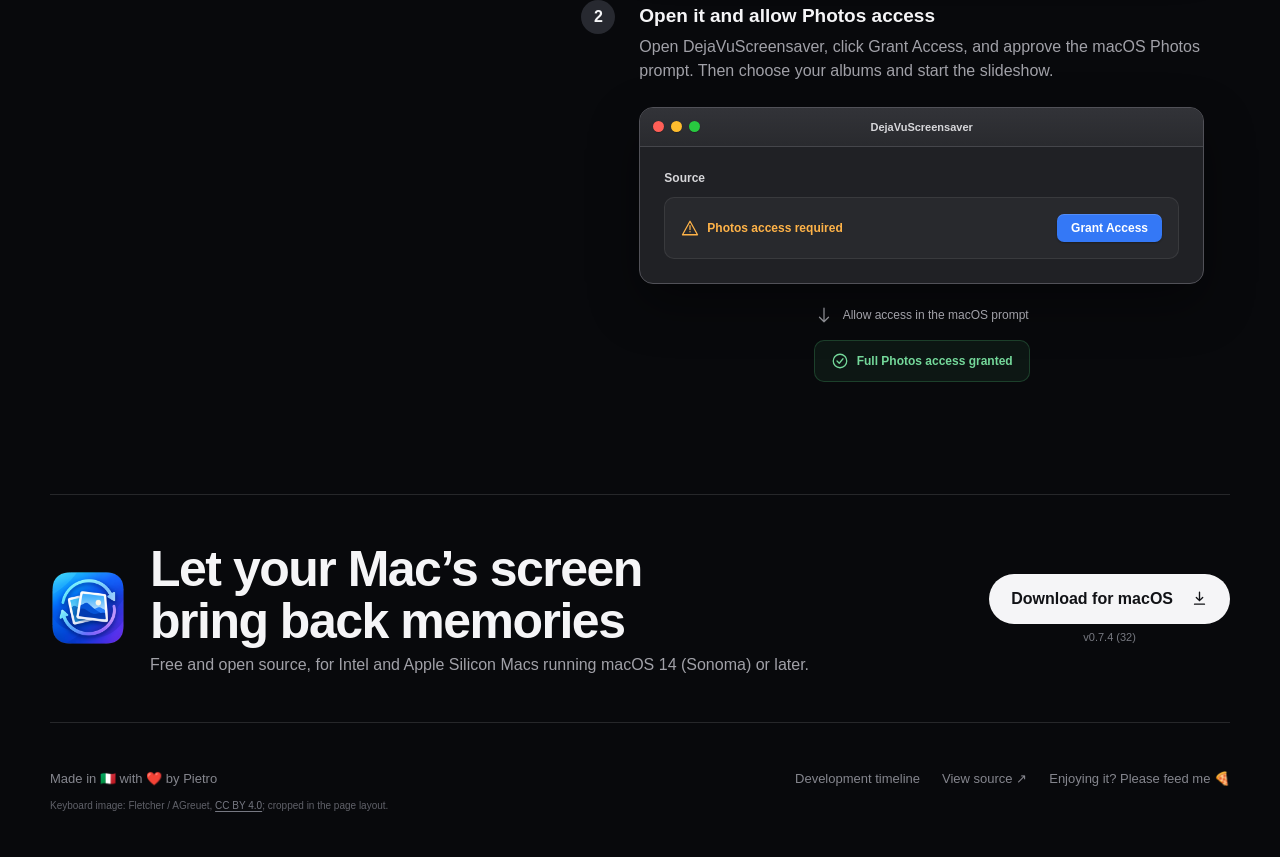
==== commit ca37420b: "Refresh settings window tour with current app and update status" ====
--- a/index.html
+++ b/index.html
@@ -190,7 +190,7 @@
           </div>
           <img class="mb-cursor" src="assets/mb-cursor.png" alt="" aria-hidden="true">
           <div class="real-settings-window">
-            <video src="assets/settings-window.mp4?v=3" poster="assets/settings-window-poster.jpg?v=3" width="1362" height="1046" muted loop playsinline preload="auto" aria-label="Tour of the DejaVuScreensaver settings window: Photos, Playback, Automatic Start, and Lock &amp; Exit"></video>
+            <video src="assets/settings-window.mp4?v=4" poster="assets/settings-window-poster.jpg?v=4" width="1362" height="1072" muted loop playsinline preload="auto" aria-label="Tour of the DejaVuScreensaver settings window: Photos, Playback, Automatic Start, Lock &amp; Exit, and Software Update"></video>
           </div>
         </div>
       </figure>
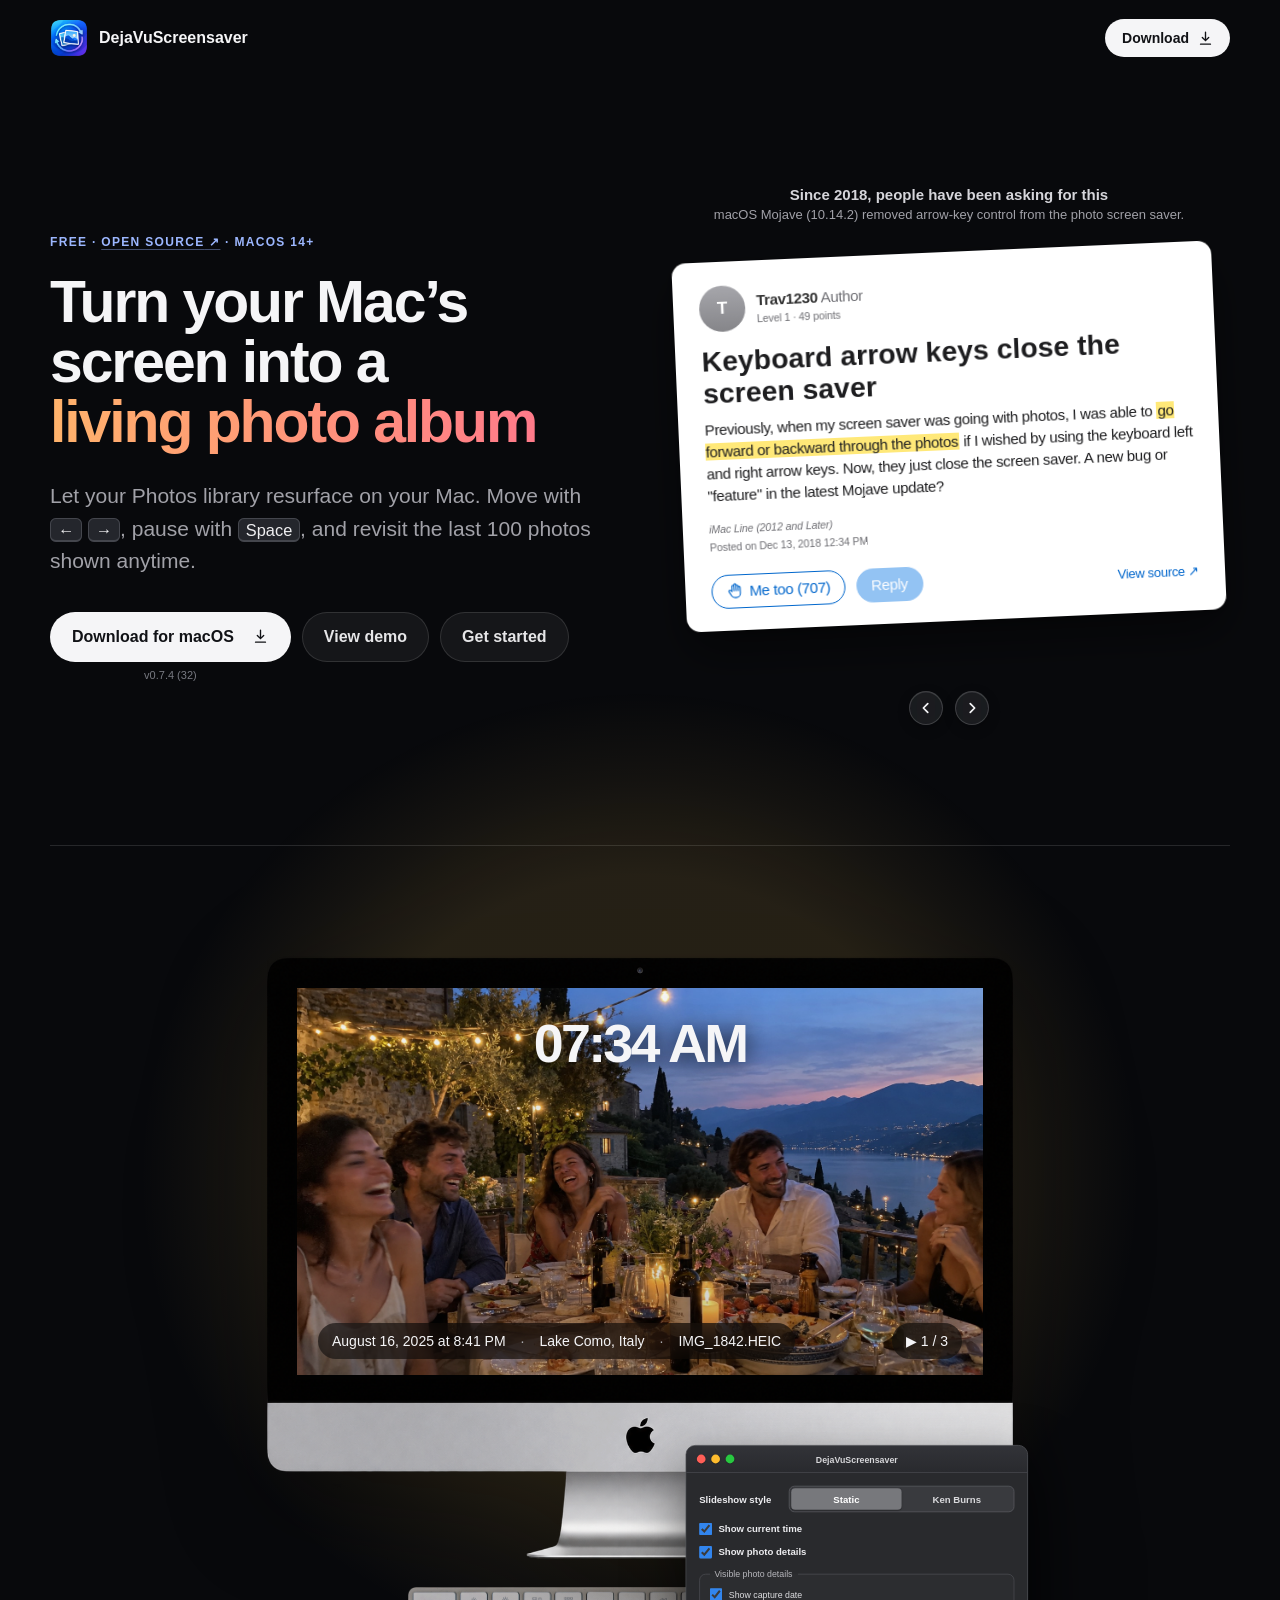
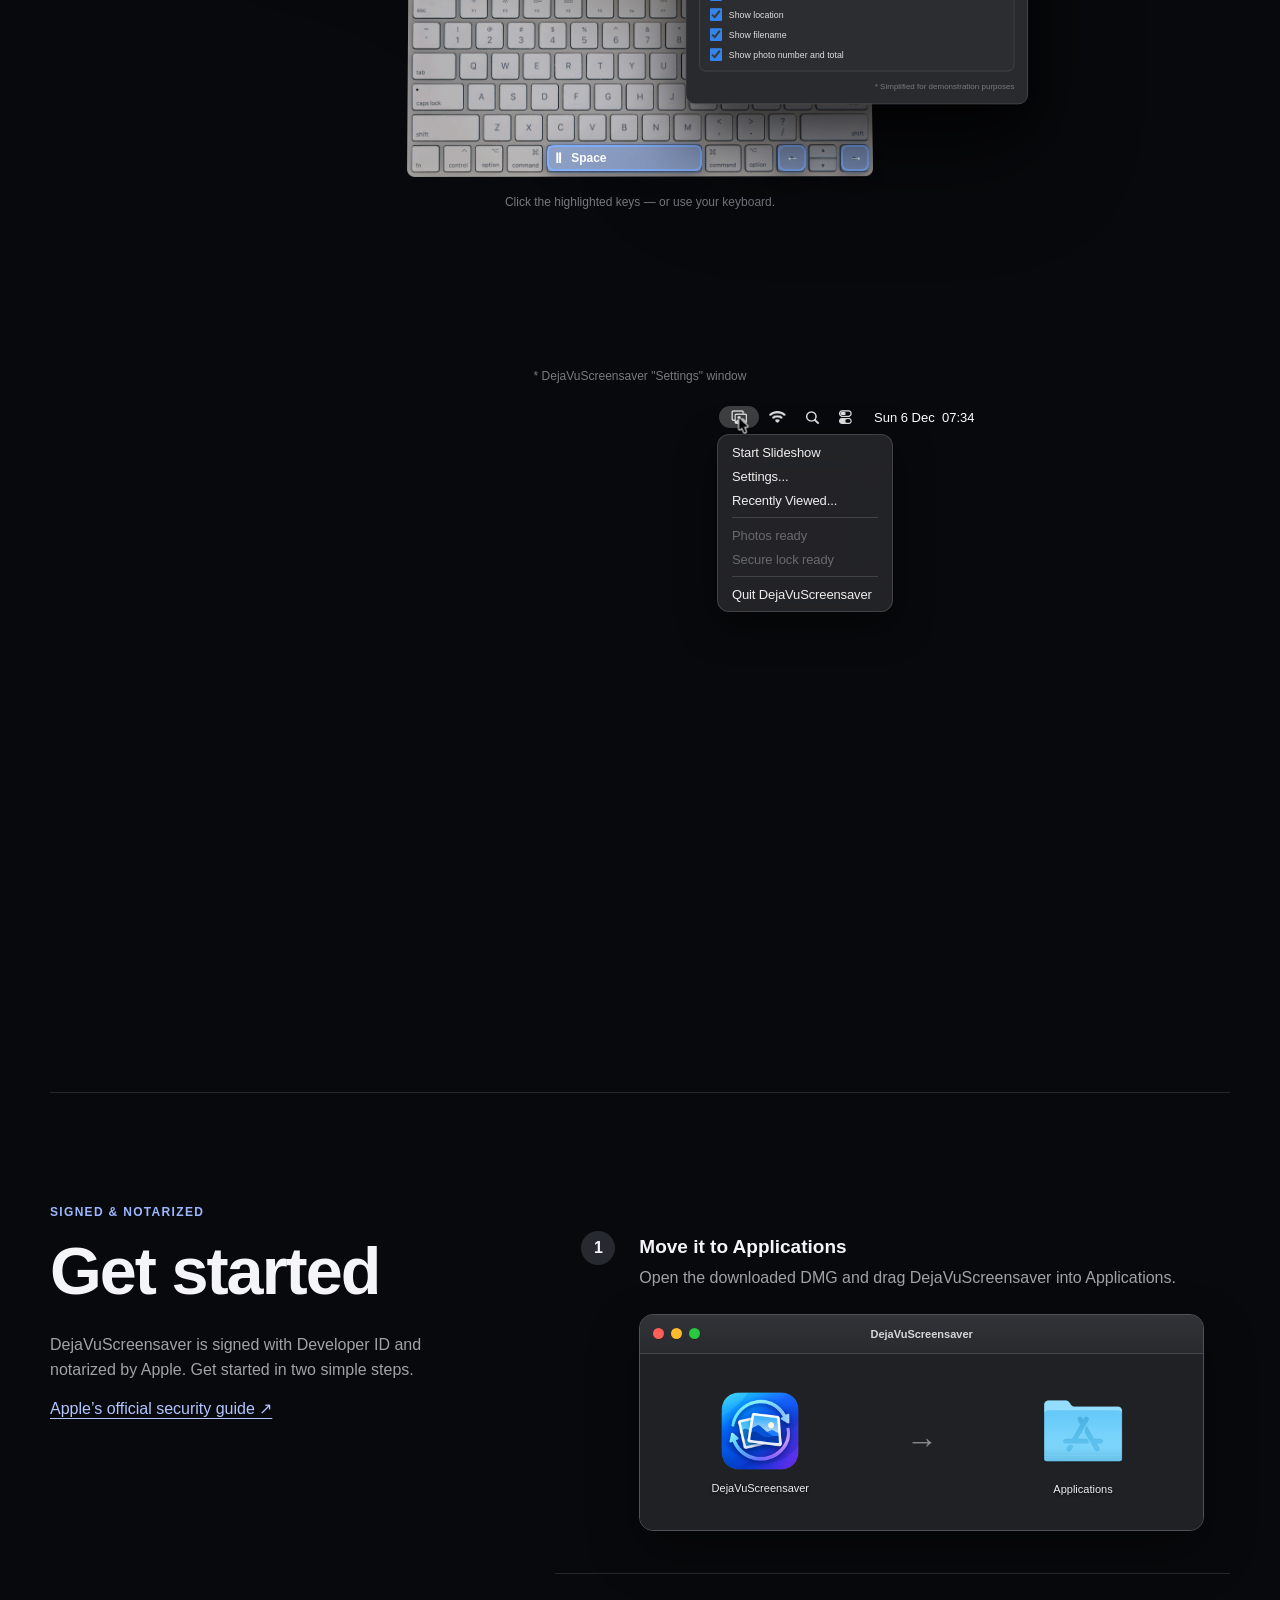
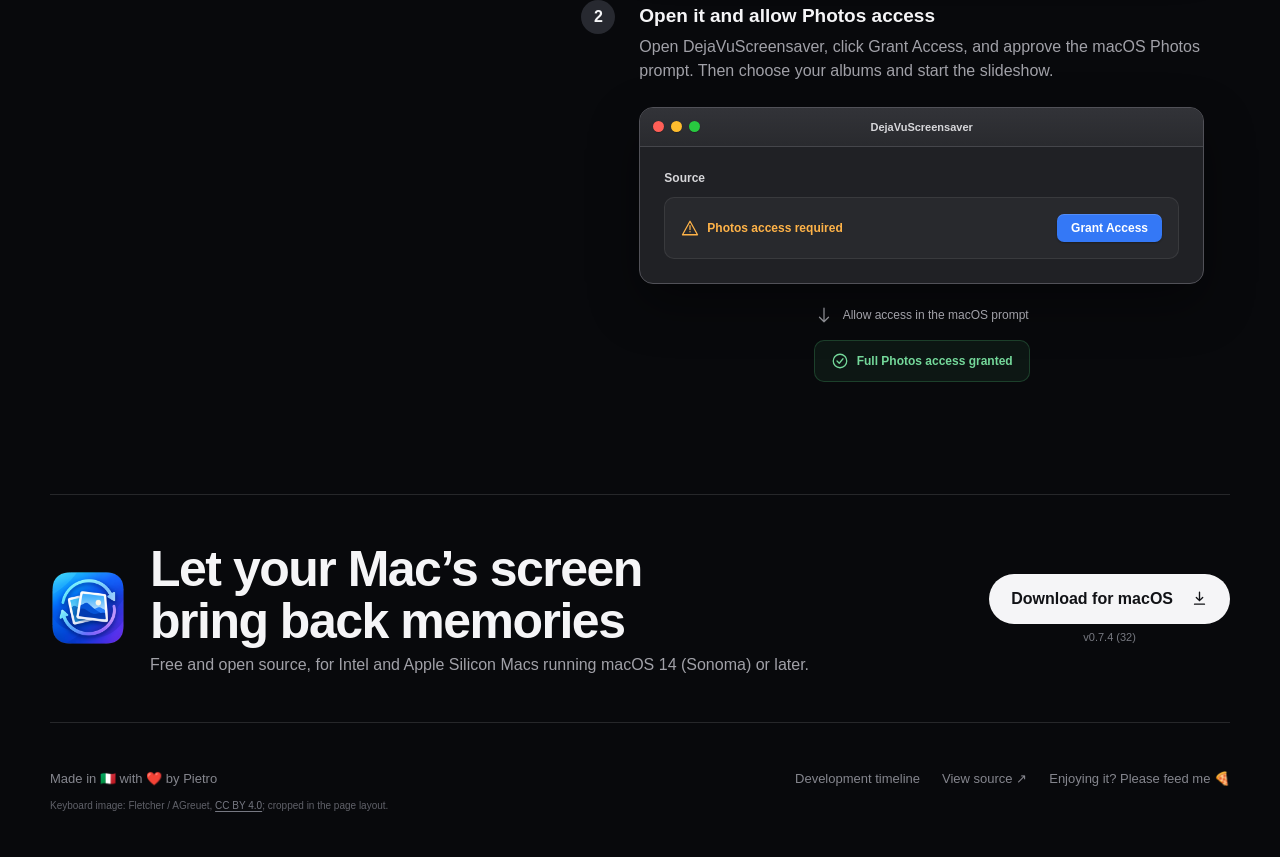
==== commit fed1a0e0: "Remove cursor overlays and white corners from settings tour" ====
--- a/index.html
+++ b/index.html
@@ -190,7 +190,7 @@
           </div>
           <img class="mb-cursor" src="assets/mb-cursor.png" alt="" aria-hidden="true">
           <div class="real-settings-window">
-            <video src="assets/settings-window.mp4?v=4" poster="assets/settings-window-poster.jpg?v=4" width="1362" height="1072" muted loop playsinline preload="auto" aria-label="Tour of the DejaVuScreensaver settings window: Photos, Playback, Automatic Start, Lock &amp; Exit, and Software Update"></video>
+            <video src="assets/settings-window.mp4?v=5" poster="assets/settings-window-poster.jpg?v=5" width="1362" height="1072" muted loop playsinline preload="auto" aria-label="Tour of the DejaVuScreensaver settings window: Photos, Playback, Automatic Start, Lock &amp; Exit, and Software Update"></video>
           </div>
         </div>
       </figure>
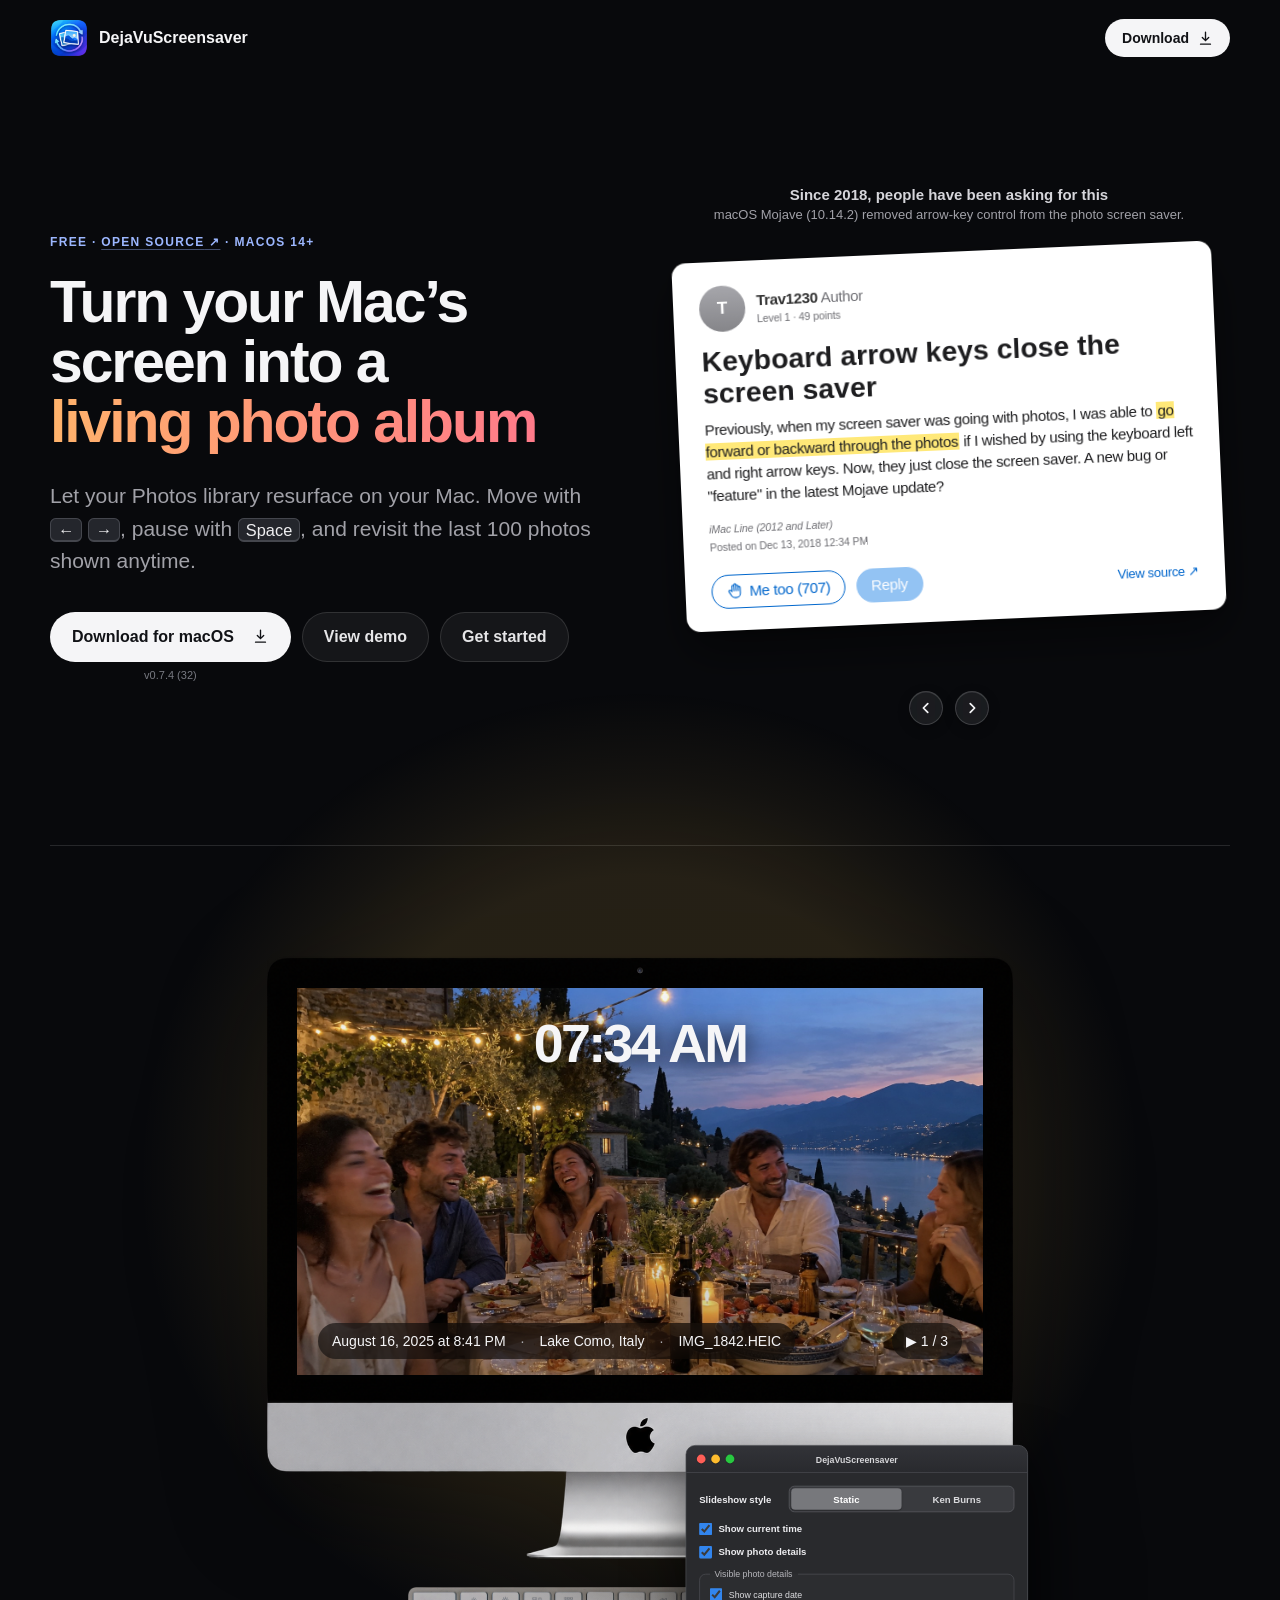
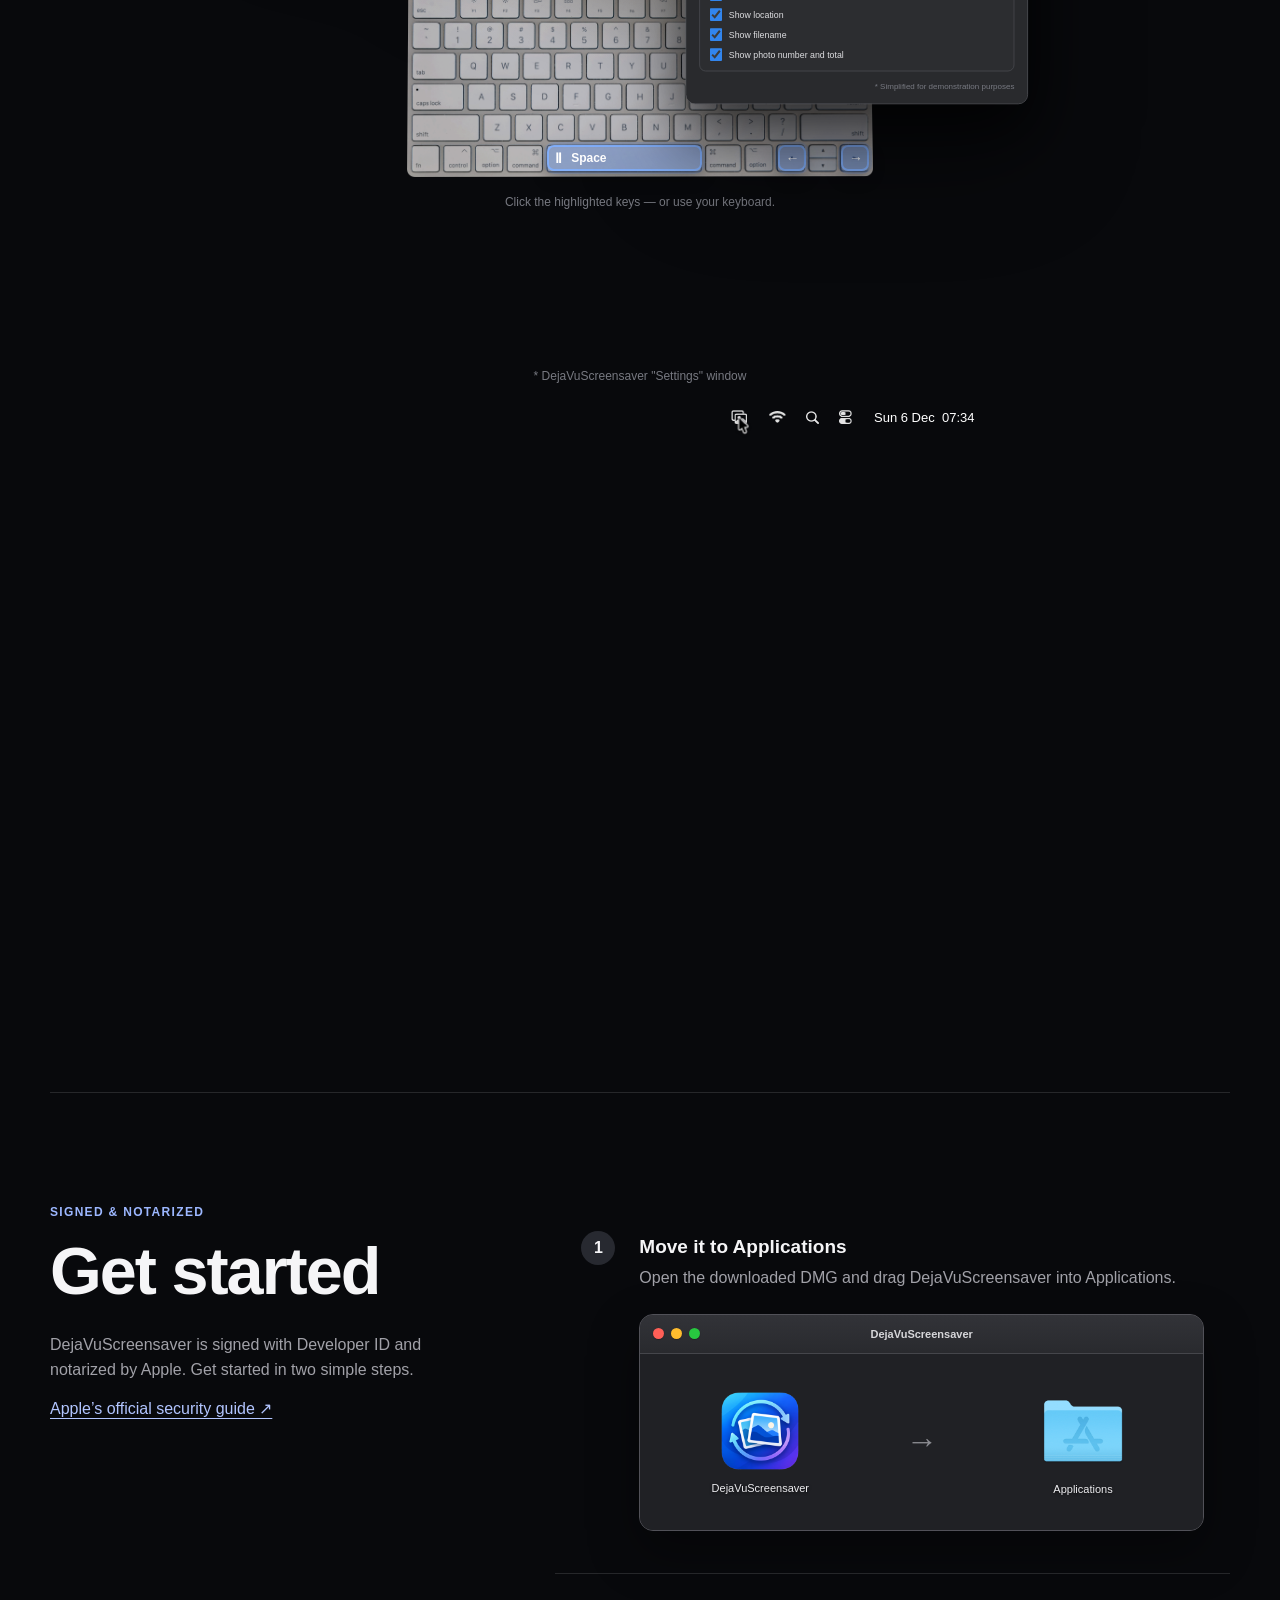
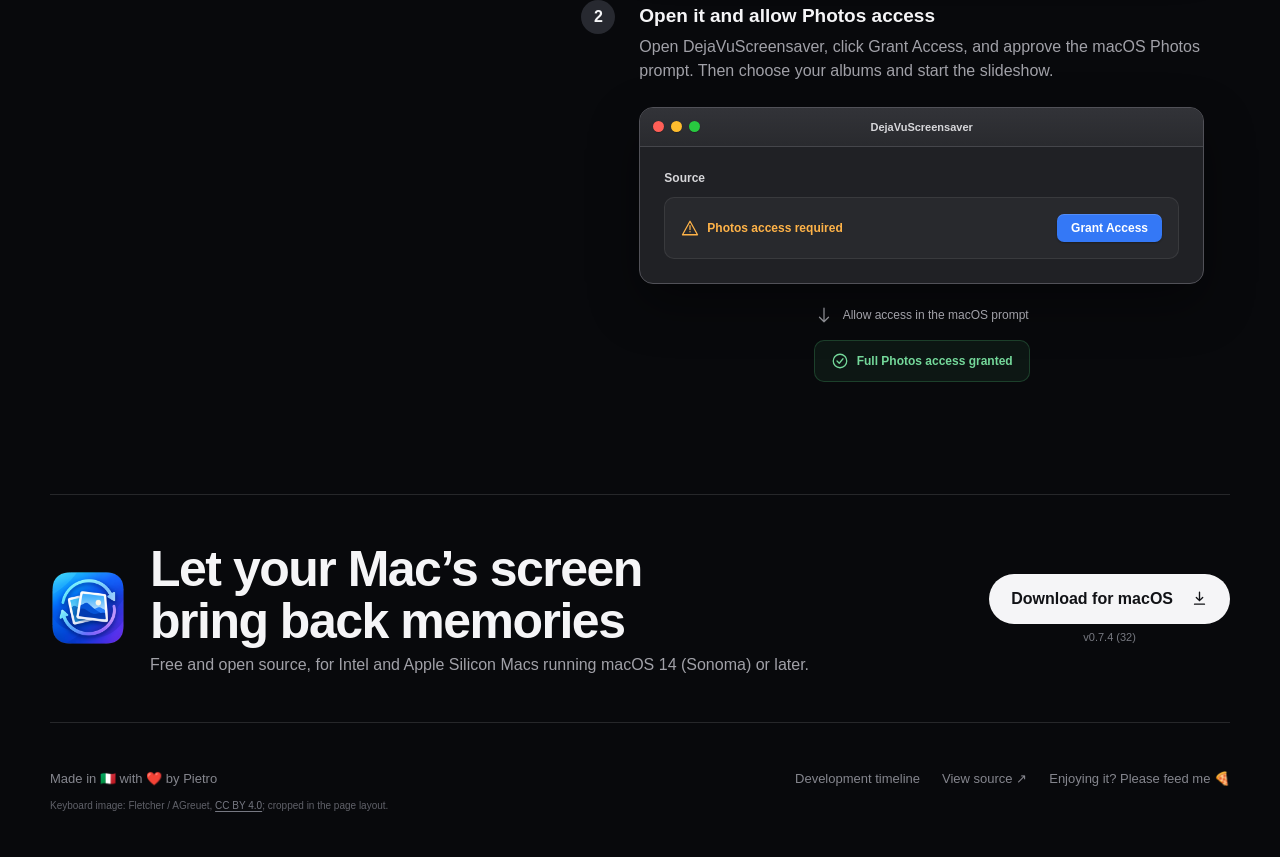
==== commit 3c72b7fc: "Link author credit to pietro.codes" ====
--- a/index.html
+++ b/index.html
@@ -259,7 +259,7 @@
   </main>
 
   <footer class="shell">
-    <span>Made in 🇮🇹 with ❤️ by <a href="https://www.linkedin.com/in/pietro-michelini-dev/" target="_blank" rel="noopener noreferrer">Pietro</a></span>
+    <span>Made in 🇮🇹 with ❤️ by <a href="https://pietro.codes" target="_blank" rel="noopener noreferrer">Pietro</a></span>
     <div>
       <a href="development-timeline.html">Development timeline</a>
       <a href="https://github.com/DejaVuScreensaver/DejaVuScreensaver" target="_blank" rel="noopener noreferrer">View source ↗</a>
